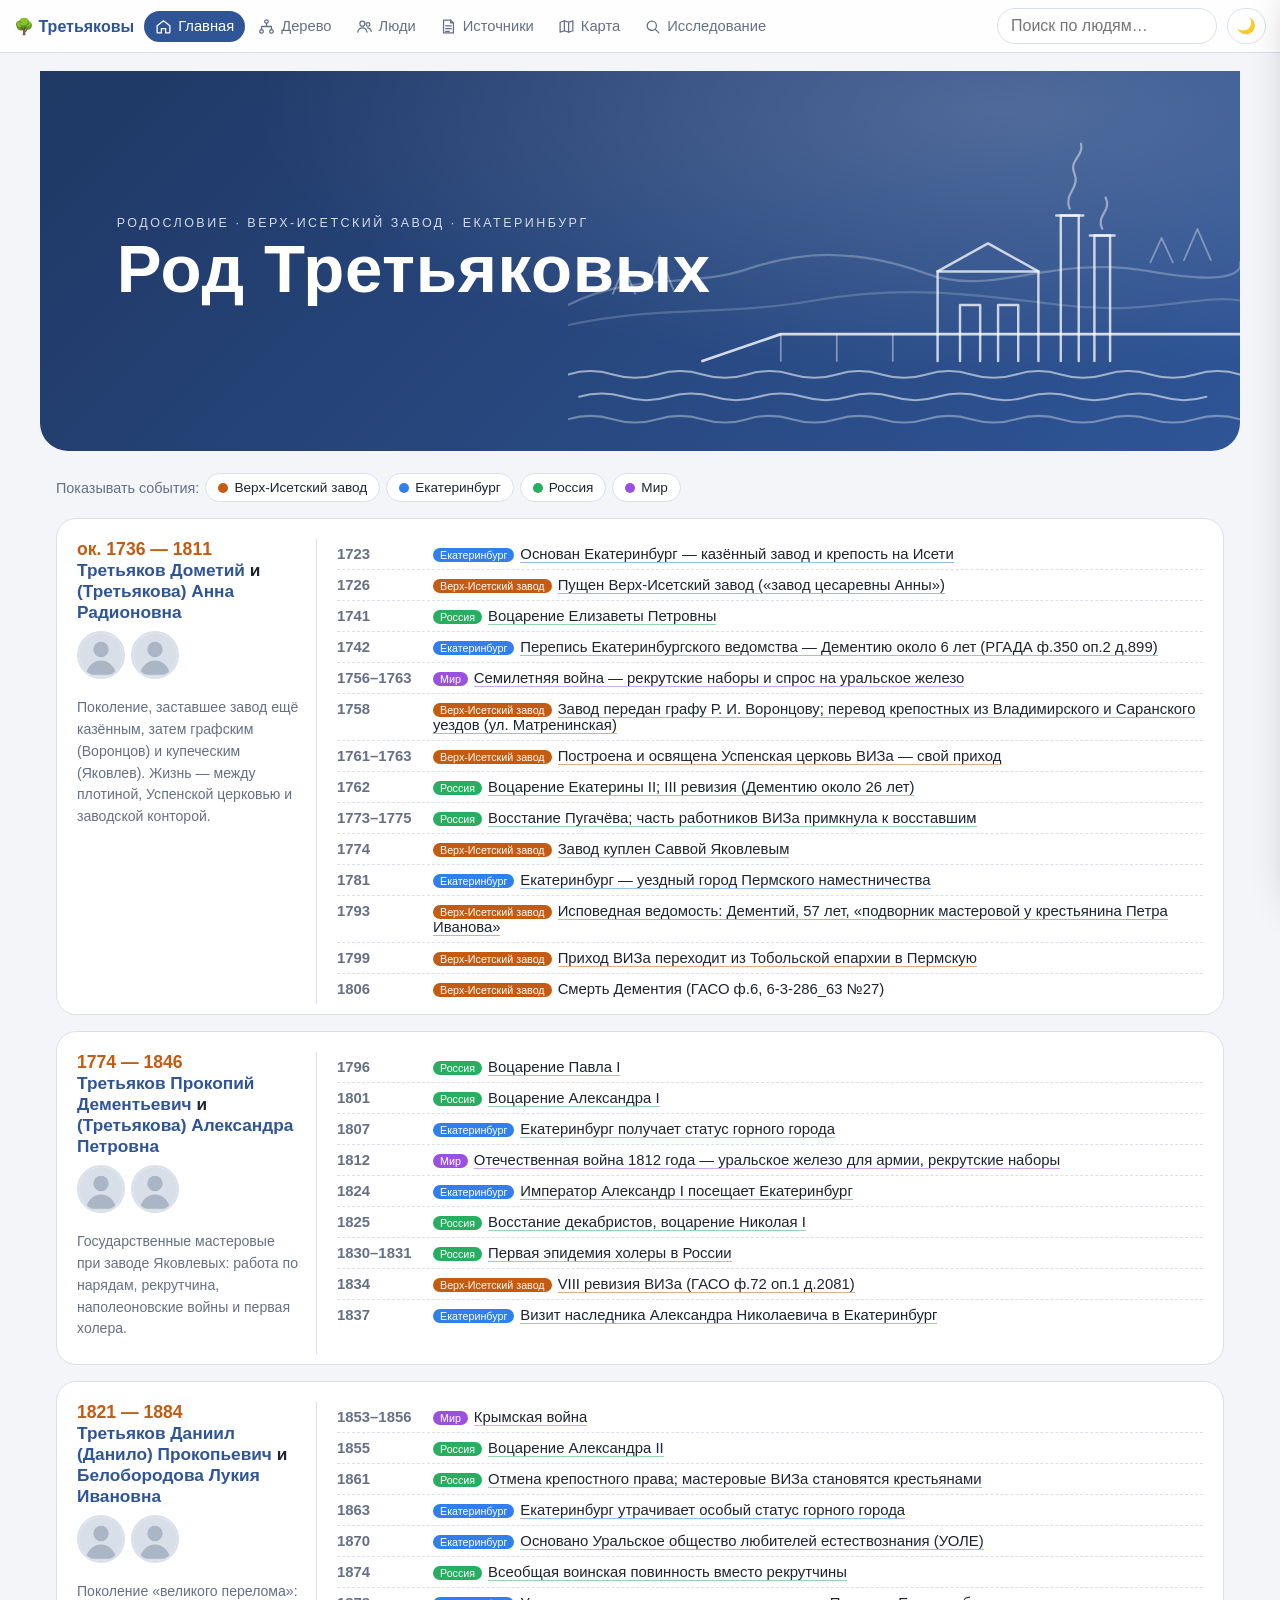
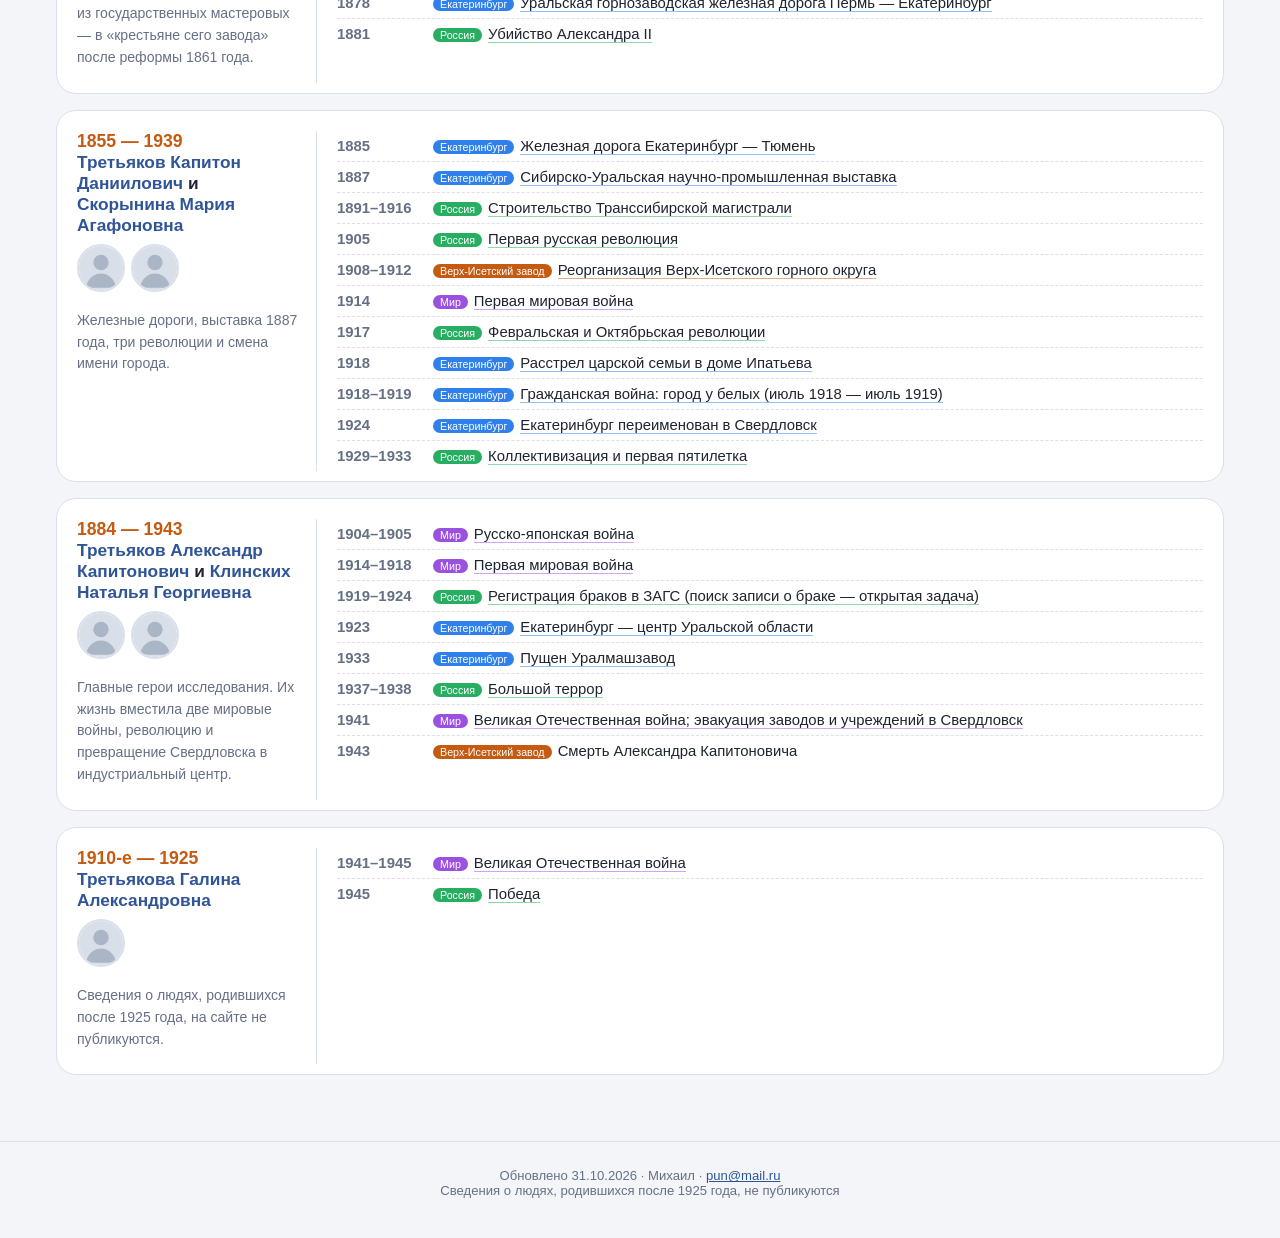
==== index.html @ f907f995 "Публикация сайта «Род Третьяковых» Co-Authored-By: Claude Opus 5.5 <noreply@anthropic.com> Claude-Se" ====
<!DOCTYPE html>
<html lang="ru" data-theme="light">
<head>
<meta charset="UTF-8">
<meta name="viewport" content="width=device-width, initial-scale=1, viewport-fit=cover">
<meta name="format-detection" content="telephone=no">
<title>Родословие Третьяковых</title>
<link rel="stylesheet" href="assets/tree.css">
<style>
/* ===== ПАЛИТРЫ. Светлые: blue (как вариант 1), sepia, sage. Тёмные: graphite, navy, cocoa — мягкие, не чёрные ===== */
:root{--font:-apple-system,BlinkMacSystemFont,"Segoe UI",Roboto,"Helvetica Neue",Arial,sans-serif;--serif:"PT Serif",Georgia,"Times New Roman",serif;--r:12px}
[data-theme=light]{--bg:#F3F5F9;--card:#fff;--text:#1E2430;--muted:#667085;--accent:#C55A11;--brand:#2F5597;--brand2:#1F3864;--line:#9FB0C8;--node:#fff;--node-b:#D9E0EA;--male:#4A78C2;--female:#D0608A;--pri-bg:#FFF6EC;--posbg:#E2EFDA;--negbg:#FCE4E4;--sbg:#fff;--link:#2F5597;--hero1:#1F3864;--hero2:#2F5597}
[data-theme=dark]{--bg:#1F2A3C;--card:#28354A;--text:#E9EEF6;--muted:#A9B6CA;--accent:#F2B45A;--brand:#8DB4F2;--brand2:#33445E;--line:#56688A;--node:#2D3B52;--node-b:#41536F;--male:#8DB4F2;--female:#F3A0C0;--pri-bg:#3E3A2E;--posbg:#2C4436;--negbg:#4B3340;--sbg:#334360;--link:#A9C7F7;--hero1:#253247;--hero2:#33466A}
*{box-sizing:border-box}html{-webkit-text-size-adjust:100%}
body{margin:0;font-family:var(--font);background:var(--bg);color:var(--text);transition:background .2s,color .2s}
a{color:var(--link)}.muted{color:var(--muted)}
/* ===== шапка ===== */
header{position:sticky;top:0;z-index:300;display:flex;gap:10px;align-items:center;padding:8px max(14px,env(safe-area-inset-left));background:color-mix(in srgb,var(--card) 88%,transparent);backdrop-filter:blur(12px);-webkit-backdrop-filter:blur(12px);border-bottom:1px solid var(--node-b)}
.logo{font-weight:700;white-space:nowrap;color:var(--brand);cursor:pointer}
nav.pills{display:flex;gap:2px;overflow-x:auto;flex:1;scrollbar-width:none;-webkit-overflow-scrolling:touch}nav.pills::-webkit-scrollbar{display:none}
nav.pills button{border:0;background:none;color:var(--muted);padding:7px 11px;border-radius:20px;font:inherit;font-size:.92em;cursor:pointer;flex:none;display:flex;gap:6px;align-items:center}
nav.pills button svg{width:17px;height:17px;flex:none}
nav.pills button.on{background:var(--brand);color:#fff}[data-theme=dark] nav.pills button.on{color:var(--bg)}
.searchwrap{position:relative;width:220px}.searchwrap input{width:100%;padding:8px 13px;border-radius:20px;border:1px solid var(--node-b);font-size:16px;background:var(--sbg);color:var(--text)}
.hbtn{border:1px solid var(--node-b);background:var(--sbg);color:var(--text);height:36px;min-width:36px;border-radius:18px;cursor:pointer;font-size:15px;padding:0 9px}
/* панель оформления */
/* ===== разделы ===== */
.sec{display:none;max-width:1200px;margin:0 auto;padding:18px 16px 30px}.sec.on{display:block}#sec-tree.sec{max-width:none}
h2.st{margin:.2em 0 .7em;display:flex;gap:10px;align-items:center}h2.st svg{width:26px;height:26px;color:var(--brand)}
/* ===== обложки (4 варианта) ===== */

.cv1{position:relative;overflow:hidden;min-height:clamp(240px,34vw,380px);display:flex;align-items:center;margin:0 -16px;padding:clamp(40px,9vw,110px) 6vw;color:#fff;border-radius:0 0 28px 28px;background:radial-gradient(ellipse at 80% 10%,rgba(255,255,255,.18),transparent 55%),linear-gradient(135deg,var(--hero1),var(--hero2))}
.cv-text{position:relative;z-index:1}.cv-art{position:absolute;right:0;bottom:0;width:min(56%,700px);height:92%}
.artpick{display:flex;gap:6px;flex-wrap:wrap;justify-content:flex-end;margin:8px 0 0}.artpick button{border:1px solid var(--node-b);background:var(--card);color:var(--muted);border-radius:16px;padding:4px 11px;font:inherit;font-size:.8em;cursor:pointer}.artpick button.on{color:var(--accent);border-color:var(--accent)}
@media(max-width:700px){.cv1{align-items:flex-start;min-height:330px}.cv-art{width:100%;height:58%;opacity:.55}}
.cv1 h1{font-size:clamp(2.1em,6vw,4.2em);margin:0;letter-spacing:.01em}.cv1 p{font-size:1.15em;opacity:.9;max-width:640px;line-height:1.6}.cv1 .kick{text-transform:uppercase;letter-spacing:.2em;font-size:.78em;opacity:.8}
/* ===== вехи по поколениям ===== */
.lv{display:flex;gap:6px;flex-wrap:wrap;margin:22px 0 6px}.lv button{border:1px solid var(--node-b);background:var(--card);color:var(--text);border-radius:20px;padding:6px 12px;font:inherit;font-size:.85em;cursor:pointer;display:flex;gap:6px;align-items:center}
.lv button.off{opacity:.45}.dot{width:10px;height:10px;border-radius:50%;display:inline-block}
.l-viz{--lc:#C55A11}.l-ekb{--lc:#2F80ED}.l-ru{--lc:#27AE60}.l-world{--lc:#9B51E0}
.gen{background:var(--card);border:1px solid var(--node-b);border-radius:20px;padding:20px 20px 10px;margin:16px 0;display:grid;grid-template-columns:240px 1fr;gap:20px}
.gen .who{border-right:1px solid var(--node-b);padding-right:16px}.gen .who h3{margin:0 0 4px;font-size:1.08em}.gen .yrs{color:var(--accent);font-weight:700;font-size:1.1em}
.gen .who p{font-size:.88em;color:var(--muted);line-height:1.55}.gen .faces{display:flex;gap:6px;margin:8px 0}.gen .faces a img{width:48px;height:48px;border-radius:50%;object-fit:cover;border:2px solid var(--node-b)}
.evs{list-style:none;margin:0;padding:0}.evs li{display:grid;grid-template-columns:86px 1fr;gap:10px;padding:7px 0;border-bottom:1px dashed var(--node-b);font-size:.93em}
.evs li:last-child{border:0}.evs .y{font-weight:700;color:var(--muted);font-variant-numeric:tabular-nums}.evs .tag{font-size:.72em;border-radius:10px;padding:1px 7px;margin-right:6px;color:#fff;background:var(--lc);white-space:nowrap}
.evs a{text-decoration:none;color:var(--text);border-bottom:1px solid color-mix(in srgb,var(--lc) 50%,transparent)}.evs a:hover{color:var(--lc)}
/* ===== прочее ===== */
.tree-bar{display:flex;flex-wrap:wrap;gap:10px;align-items:center;margin-bottom:6px}.seg{display:inline-flex;border:1px solid var(--node-b);border-radius:20px;overflow:hidden;background:var(--card)}
.seg button{border:0;background:none;color:var(--text);padding:8px 14px;cursor:pointer;font:inherit}.hint{font-size:.82em;color:var(--muted);flex:1 1 260px}
.modebar{display:none;align-items:center;gap:10px;background:var(--pri-bg);border:1px solid var(--accent);border-radius:12px;padding:7px 12px;font-size:.9em}.modebar button{border:0;background:var(--accent);color:#fff;border-radius:14px;padding:5px 12px;cursor:pointer;font:inherit}
.filter{width:100%;padding:11px 14px;border:1px solid var(--node-b);border-radius:12px;font-size:16px;background:var(--card);color:var(--text);margin-bottom:10px}
.plist{display:grid;grid-template-columns:repeat(auto-fill,minmax(260px,1fr));gap:8px}.plist a{display:flex;gap:10px;align-items:center;background:var(--card);border:1px solid var(--node-b);border-radius:12px;padding:8px 10px;color:var(--text);text-decoration:none}.plist small{display:block;color:var(--muted)}
.srcf{display:flex;gap:6px;flex-wrap:wrap;margin-bottom:8px}.srcf button{border:1px solid var(--node-b);background:var(--card);color:var(--text);border-radius:16px;padding:5px 12px;cursor:pointer;font:inherit;font-size:.85em}.srcf button.on{background:var(--brand);color:#fff;border-color:var(--brand)}
.srcl{display:flex;flex-direction:column;gap:6px}.srci{background:var(--card);border:1px solid var(--node-b);border-left:4px solid var(--muted);border-radius:10px;padding:9px 12px;font-size:.88em;overflow-wrap:anywhere}
.srci.pos{border-left-color:#3E9B55}.srci.neg{border-left-color:#C0504D}.srci b{display:block}.srci .m{color:var(--muted);font-size:.9em}
.stats{display:grid;grid-template-columns:repeat(auto-fit,minmax(150px,1fr));gap:10px;margin:6px 0 20px}.stats div{background:var(--card);border:1px solid var(--node-b);border-radius:16px;padding:16px;text-align:center}.stats b{display:block;font-size:2em;color:var(--accent)}
.tiles{display:grid;grid-template-columns:repeat(auto-fill,minmax(220px,1fr));gap:10px}.tiles a{background:var(--card);border:1px solid var(--node-b);border-radius:16px;padding:16px;color:var(--text);text-decoration:none;font-weight:600}.tiles small{display:block;font-weight:400;color:var(--muted);margin-top:4px}
.mapdemo{height:340px;border-radius:16px;background:var(--card);border:1px dashed var(--node-b);display:flex;align-items:center;justify-content:center;text-align:center;padding:20px;color:var(--muted)}
.drawer{position:fixed;top:0;right:0;height:100%;width:min(560px,100%);background:var(--card);z-index:500;box-shadow:-12px 0 40px rgba(0,0,0,.3);transform:translateX(105%);transition:transform .25s;overflow:auto;padding:20px 20px 60px;overscroll-behavior:contain}
.drawer.open{transform:none}.drawer-x{position:sticky;top:0;float:right;border:0;background:var(--bg);color:var(--text);width:38px;height:38px;border-radius:50%;font-size:16px;cursor:pointer;z-index:2}
.card h3{font-size:.85em;text-transform:uppercase;letter-spacing:.06em;color:var(--muted);margin:20px 0 6px;border-bottom:1px solid var(--node-b);padding-bottom:4px}
.card-gen{font-size:.78em;color:var(--accent);text-transform:uppercase;letter-spacing:.06em}
.facts{width:100%;border-collapse:collapse;font-size:.92em}.facts th{text-align:left;font-weight:500;color:var(--muted);width:38%;padding:5px 8px 5px 0;vertical-align:top}.facts td{padding:5px 0;vertical-align:top}
footer{text-align:center;font-size:.82em;color:var(--muted);padding:26px 16px 40px;border-top:1px solid var(--node-b);margin-top:20px}
@media(max-width:860px){.searchwrap{display:none}.logo .t{display:none}nav.pills .lbl{display:none}nav.pills button{padding:8px 10px}
 .gen{grid-template-columns:1fr}.gen .who{border:0;padding:0}.evs li{grid-template-columns:70px 1fr}}
@media print{header,footer,.drawer,.tree-bar,.coverpick{display:none!important}}
</style>
</head>
<body>
<header>
  <span class="logo" onclick="location.hash='#/home'">🌳 <span class="t">Третьяковы</span></span>
  <nav class="pills" id="nav"></nav>
  <div class="searchwrap"><input id="q" placeholder="Поиск по людям…" aria-label="Поиск"><div id="qres" class="search-res"></div></div>
  <button class="hbtn" id="themeBtn" title="Светлая / тёмная тема">🌙</button>
</header>

<section id="sec-home" class="sec">
  <div class="cv1"><div class="cv-text"><div class="kick">Родословие · Верх-Исетский завод · Екатеринбург</div><h1>Род Третьяковых</h1></div>
    <svg class="cv-art" id="cvArt" viewBox="0 0 600 280" preserveAspectRatio="xMaxYMax meet" aria-hidden="true"></svg></div>

  <div class="lv" id="lvf"></div>
  <div id="gens"></div>
</section>

<section id="sec-tree" class="sec">
  <div class="tree-bar">
    <div class="seg"><button onclick="App.Tree.zoom(1)" title="Крупнее">＋</button><button onclick="App.Tree.zoom(-1)" title="Мельче">－</button><button onclick="App.Tree.scale=1;App.Tree.render()" title="Исходный масштаб">⤢</button><button onclick="print()" title="Печать">🖨</button></div>
    <div class="modebar" id="treeMode"><span></span><button onclick="App.Tree.reset()">Всё древо</button></div>
    <span class="hint">Нажмите на человека — откроется личная карточка. Предки и потомки строятся из карточки.</span>
  </div>
  <div class="tree-scroll"><div class="chart" id="chart"></div></div>
</section>

<section id="sec-people" class="sec"><h2 class="st" data-ico="people">Люди</h2>
  <input class="filter" id="pfilter" placeholder="Фильтр: имя, год, приход, № в базе…"><div id="plist" class="plist"></div></section>

<section id="sec-sources" class="sec"><h2 class="st" data-ico="sources">Просмотренные источники</h2>
  <div class="srcf" id="srcf"></div><input class="filter" id="sfilter" placeholder="Фильтр: шифр, архив, год, текст…"><div id="srcl" class="srcl"></div></section>

<section id="sec-map" class="sec"><h2 class="st" data-ico="map">Карта</h2><div class="mapdemo">Здесь будет Яндекс.Карта с метками мест и событий (данные — data/places.csv)</div></section>

<section id="sec-research" class="sec"><h2 class="st" data-ico="research">Исследование</h2>
  <div class="stats" id="stats"></div>
  <div class="tiles"><a>🧭 Происхождение рода<small>версии Б, А, Д, В, Ш</small></a><a>⚠️ Расхождения<small>в датах и связях</small></a><a>📝 Задачи поиска<small>план архивной работы</small></a><a>🤝 Круг рода<small>восприемники, поручители</small></a><a>🏙️ В городе<small>Третьяковы Екатеринбурга</small></a><a>🔗 Вне древа<small>не привязанные линии</small></a><a>📜 Историческая справка<small>ВИЗ и Екатеринбург</small></a><a>🖼️ Карты и фото<small>планы, виды завода</small></a></div></section>

<footer>Обновлено 31.10.2026 · <span data-contact></span><br>Сведения о людях, родившихся после 1925 года, не публикуются</footer>
<div id="drawer" class="drawer"></div>

<script src="data/config.js"></script><script src="data/persons.js"></script><script src="data/families.js"></script><script src="data/sources.js"></script><script src="data/research.js"></script><script src="data/milestones.js"></script><script src="data/places.js"></script><script src="assets/hero-art.js"></script>
<script src="assets/core.js"></script>
<script>
const ICO={home:'<path d="M3 11l9-7 9 7v9a1 1 0 0 1-1 1h-5v-6H9v6H4a1 1 0 0 1-1-1z"/>',tree:'<circle cx="12" cy="5" r="2.5"/><circle cx="5" cy="19" r="2.5"/><circle cx="19" cy="19" r="2.5"/><path d="M12 7.5V12M5 16.5V12h14v4.5"/>',
 people:'<circle cx="9" cy="8" r="3.5"/><path d="M2.5 20c.8-4 3.4-6 6.5-6s5.7 2 6.5 6"/><circle cx="17" cy="9" r="2.6"/><path d="M16 14c2.8 0 4.8 1.6 5.5 5"/>',
 sources:'<path d="M5 3h10l4 4v14H5z"/><path d="M15 3v4h4M8 11h8M8 15h8M8 19h5"/>',map:'<path d="M9 4L3 6v14l6-2 6 2 6-2V4l-6 2z"/><path d="M9 4v14M15 6v14"/>',
 research:'<circle cx="11" cy="11" r="6.5"/><path d="M16 16l5 5"/>'};
const svg=k=>`<svg viewBox="0 0 24 24" fill="none" stroke="currentColor" stroke-width="1.8" stroke-linecap="round" stroke-linejoin="round">${ICO[k]}</svg>`;
const NAV=[['home','Главная'],['tree','Дерево'],['people','Люди'],['sources','Источники'],['map','Карта'],['research','Исследование']];
document.getElementById('nav').innerHTML=NAV.map(([k,t])=>`<button data-go="${k}">${svg(k)}<span class="lbl">${t}</span></button>`).join('');
document.querySelectorAll('[data-ico]').forEach(h=>h.insertAdjacentHTML('afterbegin',svg(h.dataset.ico)));
document.querySelectorAll('[data-go]').forEach(b=>b.onclick=()=>location.hash='#/'+b.dataset.go);

/* ---- тема: светлая (синяя) / тёмная (тёмно-синяя); запоминается, если браузер разрешает ---- */
const H=document.documentElement, store={get:k=>{try{return localStorage.getItem(k)}catch(e){return null}},set:(k,v)=>{try{localStorage.setItem(k,v)}catch(e){}}};
let theme=store.get('theme')||(matchMedia('(prefers-color-scheme: dark)').matches?'dark':'light');
function applyTheme(){H.dataset.theme=theme;document.getElementById('themeBtn').textContent=theme==='dark'?'☀️':'🌙';}
document.getElementById('themeBtn').onclick=()=>{theme=theme==='dark'?'light':'dark';store.set('theme',theme);applyTheme();};applyTheme();
document.getElementById('cvArt').innerHTML=window.HERO_ART.dam.svg;

/* ---- главная: прямая линия на обложках и вехи по поколениям ---- */
const P=App.P, line=App.MS.map(g=>App.byKey(g.ids[0])).filter(Boolean);
const LV={viz:['Верх-Исетский завод'],ekb:['Екатеринбург'],ru:['Россия'],world:['Мир']};const on={viz:1,ekb:1,ru:1,world:1};
function gens(){document.getElementById('lvf').innerHTML='<span class="muted" style="align-self:center;font-size:.9em">Показывать события:</span>'+Object.keys(LV).map(k=>`<button class="l-${k} ${on[k]?'':'off'}" onclick="on['${k}']^=1;gens()"><span class="dot" style="background:var(--lc)"></span>${LV[k][0]}</button>`).join('');
 document.getElementById('gens').innerHTML=App.MS.map(g=>{const faces=g.ids.map(id=>App.byKey(id)).filter(Boolean);
  return `<div class="gen"><div class="who"><div class="yrs">${g.years}</div><h3>${faces.length?faces.map(p=>`<a class="plink" href="#/person/${p.id}">${App.esc(p.name)}</a>`).join(' и '):App.esc(g.who)}</h3>
   <div class="faces">${faces.map(p=>`<a href="#/person/${p.id}" title="${App.esc(p.name)}">${App.img(p,'')}</a>`).join('')}</div><p>${g.intro}</p></div>
   <ul class="evs">${g.ev.filter(e=>on[e.l]).map(e=>`<li class="l-${e.l}"><span class="y">${e.y}</span><span><span class="tag">${LV[e.l][0]}</span>${e.u?`<a href="${e.u}" target="_blank" rel="noopener">${e.t}</a>`:e.t}</span></li>`).join('')}</ul></div>`;}).join('');}
gens();

/* ---- люди, источники, исследование ---- */
const nz=s=>String(s||'').toLowerCase().replace(/ё/g,'е');
function plist(q){q=nz(q);document.getElementById('plist').innerHTML=App.LIST.filter(p=>nz(p.name+p.b+p.d+p.parish+p.num).includes(q)).map(p=>`<a href="#/person/${p.id}">${App.img(p,'s-ph')}<span><b>${p.pri?'★ ':''}${App.esc(p.name)}</b><small>${App.life(p)}${p.parish?' · '+App.esc(p.parish):''}</small></span></a>`).join('');}
plist('');document.getElementById('pfilter').oninput=e=>plist(e.target.value);
let sres='all';
function slist(){const q=nz(document.getElementById('sfilter').value);const S=App.SRC.filter(s=>(sres==='all'||(sres==='pos'?/ПОЛОЖ/.test(s.res):/ОТРИЦ/.test(s.res)))&&nz(Object.values(s).join(' ')).includes(q));
 document.getElementById('srcf').innerHTML=[['all','Все',App.SRC.length],['pos','✔ Найдено',App.SRC.filter(s=>/ПОЛОЖ/.test(s.res)).length],['neg','✗ Пусто или сбой',App.SRC.filter(s=>/ОТРИЦ/.test(s.res)).length]].map(([k,t,n])=>`<button class="${sres===k?'on':''}" onclick="sres='${k}';slist()">${t} <b>${n}</b></button>`).join('');
 document.getElementById('srcl').innerHTML=S.slice(0,400).map(s=>`<div class="srci ${/ПОЛОЖ/.test(s.res)?'pos':/ОТРИЦ/.test(s.res)?'neg':''}"><b>${App.linkify(s.ref)}</b><span class="m">${App.esc(s.type)} · ${App.esc(s.yr)} · проверено: ${App.esc(s.date)}</span><div>Искали: ${App.linkify(s.what)}</div><div>Результат: ${App.linkify(s.got)}</div></div>`).join('')+(S.length>400?`<p class="muted">Показаны первые 400 из ${S.length} — уточните фильтр.</p>`:'');}
document.getElementById('sfilter').oninput=slist;slist();
const s=App.stats();document.getElementById('stats').innerHTML=[[s.persons,'персон на сайте'],[s.fams,'семей'],[s.gens,'поколений'],[s.pri,'прямая линия ★'],[s.events,'метрических записей с шифром'],[s.src,'просмотрено источников'],[s.pos,'дали результат'],[s.neg,'пусто или сбой'],[s.hidden,'скрыто (род. после 1925)']].map(([n,t])=>`<div><b>${n}</b>${t}</div>`).join('');
App.bindSearch(document.getElementById('q'),document.getElementById('qres'));

const secs=[...document.querySelectorAll('.sec')];
App.init(sec=>{if(!document.getElementById('sec-'+sec))sec='home';secs.forEach(x=>x.classList.toggle('on',x.id==='sec-'+sec));
  document.querySelectorAll('[data-go]').forEach(b=>b.classList.toggle('on',b.dataset.go===sec));
  if(sec==='tree')App.Tree.render();scrollTo(0,0);});
</script>
</body>
</html>
---- assets/tree.css ----
/* Дерево как в образце: пары супругов, вертикальные связи, вложенные ul/li. Цвета берутся из переменных темы. */
.tree-scroll{overflow:auto;-webkit-overflow-scrolling:touch;padding:20px 10px 40px;touch-action:pan-x pan-y pinch-zoom}
.chart{transform-origin:0 0;display:inline-block;min-width:100%}
.chart ul{padding-top:22px;position:relative;display:flex;justify-content:center;margin:0;padding-left:0}
.chart li{list-style:none;position:relative;padding:22px 6px 0;text-align:center;display:flex;flex-direction:column;align-items:center}
.chart li::before,.chart li::after{content:'';position:absolute;top:0;right:50%;border-top:2px solid var(--line);width:50%;height:22px}
.chart li::after{right:auto;left:50%;border-left:2px solid var(--line)}
.chart li:only-child::after,.chart li:only-child::before{display:none}
.chart li:only-child{padding-top:0}
.chart li:first-child::before,.chart li:last-child::after{border:0 none}
.chart li:last-child::before{border-right:2px solid var(--line);border-radius:0 8px 0 0}
.chart li:first-child::after{border-radius:8px 0 0 0}
.chart ul ul::before{content:'';position:absolute;top:0;left:50%;border-left:2px solid var(--line);height:22px}
.chart>ul{padding-top:0}
.couple{display:inline-flex;align-items:center;gap:4px;white-space:nowrap}
.ring{color:var(--accent);font-size:14px}
.tree-node{display:inline-flex;align-items:center;gap:7px;text-align:left;padding:5px 9px 5px 5px;border-radius:var(--r,10px);
  background:var(--node);border:1.5px solid var(--node-b);cursor:pointer;min-width:150px;max-width:220px;white-space:normal;
  box-shadow:var(--shadow,0 1px 3px rgba(0,0,0,.08));transition:transform .15s,box-shadow .15s}
.tree-node:hover,.tree-node:focus{transform:translateY(-2px);box-shadow:0 6px 16px rgba(0,0,0,.15);outline:none}
.tree-node.m{border-left:4px solid var(--male)}.tree-node.f{border-left:4px solid var(--female)}
.tree-node.pri{background:var(--pri-bg);border-color:var(--accent)}
.tree-node.on-path{box-shadow:0 0 0 3px var(--accent);}
.tree-node.hidden-kids{background:repeating-linear-gradient(45deg,var(--node),var(--node) 6px,var(--bg) 6px,var(--bg) 12px);
  color:var(--muted);font-size:12px;cursor:default;min-width:0;justify-content:center;text-align:center;border-style:dashed}
.tn-ph{width:34px;height:34px;border-radius:50%;object-fit:cover;flex:none;background:#e3e8ef}
.tn-t{display:flex;flex-direction:column;line-height:1.25}
.tree-node .name{font-size:12.5px;font-weight:600;color:var(--text)}
.tree-node .dates{font-size:11px;color:var(--muted)}
.pri-star{color:var(--accent);margin-right:3px}
.chart ul.anc{flex-direction:column-reverse}
/* общие элементы движка */
#tip{position:fixed;z-index:999;display:none;background:var(--card);color:var(--text);border:1px solid var(--node-b);border-radius:10px;
  padding:8px 10px;font-size:12.5px;box-shadow:0 8px 24px rgba(0,0,0,.2);max-width:250px;pointer-events:none}
.tip-ph{width:56px;height:56px;border-radius:8px;object-fit:cover;float:left;margin-right:8px}
#toast{position:fixed;left:50%;bottom:90px;transform:translate(-50%,40px);opacity:0;transition:.3s;background:#222;color:#fff;
  padding:10px 16px;border-radius:12px;font-size:14px;z-index:1000;max-width:min(92vw,520px);text-align:center}
#toast.on{opacity:1;transform:translate(-50%,0)}
.card-head{display:flex;gap:14px;align-items:flex-start}
.card-ph{width:96px;height:120px;object-fit:cover;border-radius:10px;flex:none;background:#e3e8ef}
.card h2{margin:0 0 4px;font-size:1.25em}
.card-life{color:var(--muted);font-size:.9em}
.chips{margin-top:6px;display:flex;flex-wrap:wrap;gap:5px}
.chip{font-size:.75em;background:var(--bg);border:1px solid var(--node-b);border-radius:20px;padding:2px 9px}
.chip.q{border-color:var(--accent)}
.card-par{margin:12px 0;font-size:.92em;line-height:1.6}
.timeline{list-style:none;padding:0 0 0 14px;margin:10px 0;border-left:2px solid var(--line)}
.timeline li{position:relative;padding:5px 0 5px 14px;font-size:.92em}
.timeline .ti{position:absolute;left:-26px;top:3px;background:var(--card);border-radius:50%;width:22px;text-align:center}
.card-note,.card-src{font-size:.85em;color:var(--muted);background:var(--bg);border-radius:8px;padding:8px 10px;margin-top:8px;overflow-wrap:anywhere}
.card-act{display:flex;flex-wrap:wrap;gap:6px;margin-top:12px}
.card-act button{border:1px solid var(--node-b);background:var(--card);color:var(--text);border-radius:20px;padding:7px 12px;cursor:pointer;font:inherit;font-size:.85em}
.card-act button:hover{border-color:var(--accent)}
.plink{color:var(--link,var(--accent));text-decoration:none;font-weight:600}
.s-ph{width:30px;height:30px;border-radius:50%;object-fit:cover}
.search-res{position:absolute;z-index:200;background:var(--card);border:1px solid var(--node-b);border-radius:12px;box-shadow:0 10px 30px rgba(0,0,0,.18);
  max-height:60vh;overflow:auto;display:none;width:100%;left:0;top:calc(100% + 4px)}
.search-res a{display:flex;gap:10px;align-items:center;padding:8px 12px;color:var(--text);text-decoration:none;border-bottom:1px solid var(--bg)}
.search-res a:hover{background:var(--bg)}.search-res small{display:block;color:var(--muted)}.s-empty{padding:12px;color:var(--muted)}
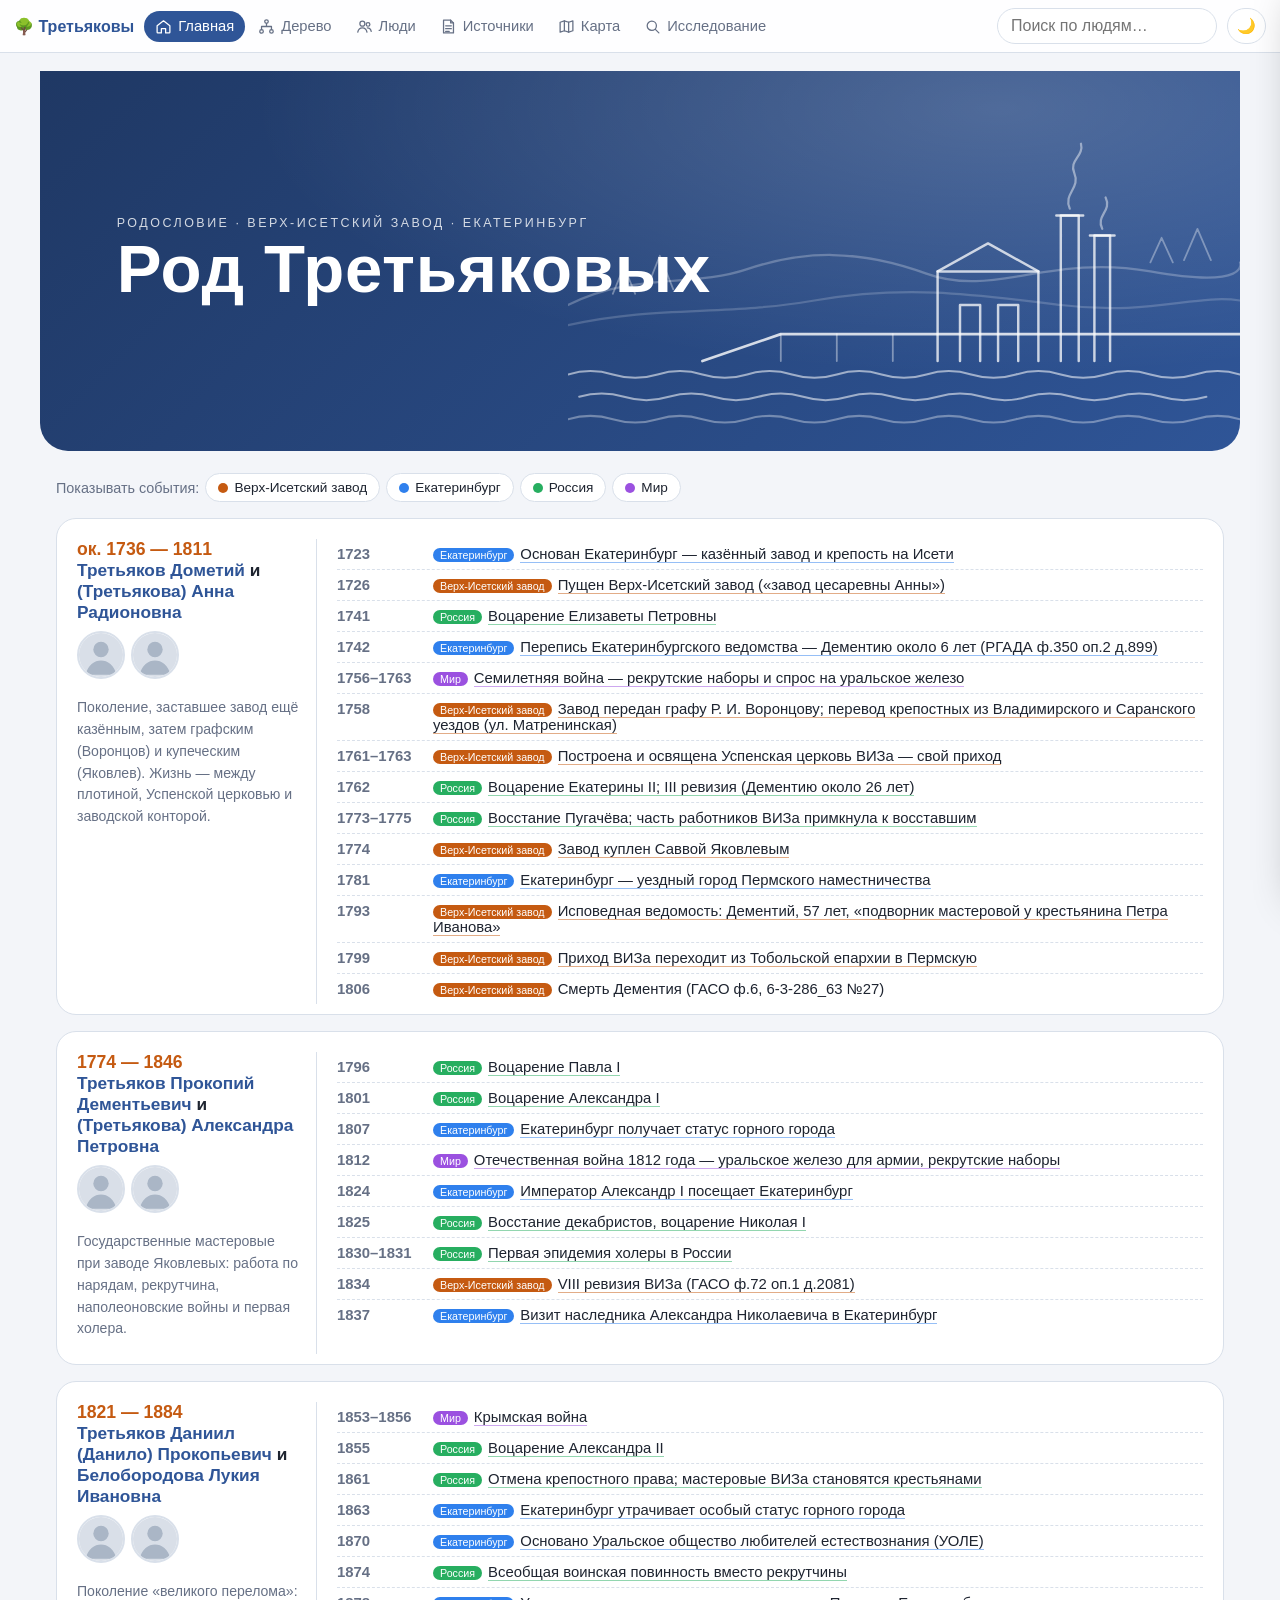
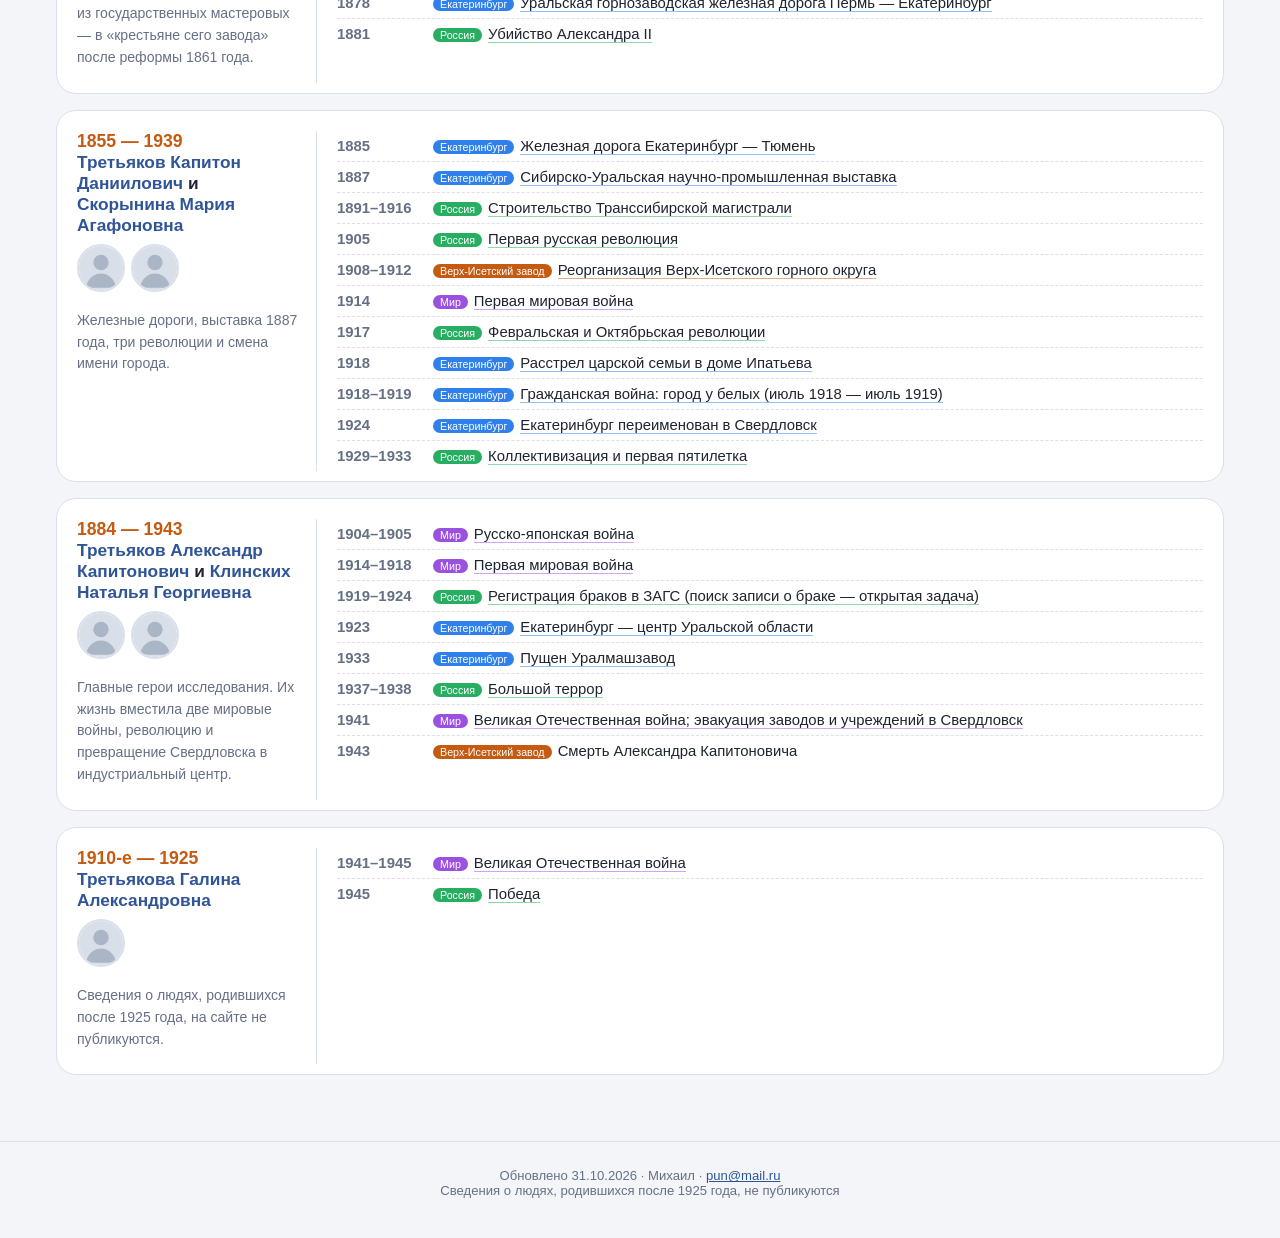
==== commit e0626b72: "Карта на OpenStreetMap и разделы «Исследования» Co-Authored-By: Claude Opus 5.5 <noreply@anthropic.c" ====
--- a/index.html
+++ b/index.html
@@ -6,6 +6,7 @@
 <meta name="format-detection" content="telephone=no">
 <title>Родословие Третьяковых</title>
 <link rel="stylesheet" href="assets/tree.css">
+<link rel="stylesheet" href="assets/leaflet/leaflet.css">
 <style>
 /* ===== ПАЛИТРЫ. Светлые: blue (как вариант 1), sepia, sage. Тёмные: graphite, navy, cocoa — мягкие, не чёрные ===== */
 :root{--font:-apple-system,BlinkMacSystemFont,"Segoe UI",Roboto,"Helvetica Neue",Arial,sans-serif;--serif:"PT Serif",Georgia,"Times New Roman",serif;--r:12px}
@@ -65,6 +66,11 @@
 @media(max-width:860px){.searchwrap{display:none}.logo .t{display:none}nav.pills .lbl{display:none}nav.pills button{padding:8px 10px}
  .gen{grid-template-columns:1fr}.gen .who{border:0;padding:0}.evs li{grid-template-columns:70px 1fr}}
 @media print{header,footer,.drawer,.tree-bar,.coverpick{display:none!important}}
+#map{height:min(62vh,520px);border-radius:16px;border:1px solid var(--node-b);z-index:0}
+.mrow{background:var(--card);border:1px solid var(--node-b);border-radius:12px;padding:9px 12px;margin:6px 0;font-size:.92em}.mrow b{cursor:pointer}
+.study{background:var(--card);border:1px solid var(--node-b);border-radius:16px;padding:14px 16px;margin:16px 0}
+.study .card{border-bottom:1px dashed var(--node-b);padding:9px 0;font-size:.92em;line-height:1.5;overflow-wrap:anywhere}.study .card:last-child{border:0}
+.study .card div span{color:var(--muted)}.tiles a.on{outline:2px solid var(--accent)}
 </style>
 </head>
 <body>
@@ -98,16 +104,16 @@
 <section id="sec-sources" class="sec"><h2 class="st" data-ico="sources">Просмотренные источники</h2>
   <div class="srcf" id="srcf"></div><input class="filter" id="sfilter" placeholder="Фильтр: шифр, архив, год, текст…"><div id="srcl" class="srcl"></div></section>
 
-<section id="sec-map" class="sec"><h2 class="st" data-ico="map">Карта</h2><div class="mapdemo">Здесь будет Яндекс.Карта с метками мест и событий (данные — data/places.csv)</div></section>
+<section id="sec-map" class="sec"><h2 class="st" data-ico="map">Карта</h2><p class="muted" id="mapnote"></p><div id="map"></div><div id="mapcats" class="lv"></div><div id="maplist" class="plist"></div></section>
 
 <section id="sec-research" class="sec"><h2 class="st" data-ico="research">Исследование</h2>
   <div class="stats" id="stats"></div>
-  <div class="tiles"><a>🧭 Происхождение рода<small>версии Б, А, Д, В, Ш</small></a><a>⚠️ Расхождения<small>в датах и связях</small></a><a>📝 Задачи поиска<small>план архивной работы</small></a><a>🤝 Круг рода<small>восприемники, поручители</small></a><a>🏙️ В городе<small>Третьяковы Екатеринбурга</small></a><a>🔗 Вне древа<small>не привязанные линии</small></a><a>📜 Историческая справка<small>ВИЗ и Екатеринбург</small></a><a>🖼️ Карты и фото<small>планы, виды завода</small></a></div></section>
+  <div class="tiles" id="tiles"></div><div id="study"></div></section>
 
 <footer>Обновлено 31.10.2026 · <span data-contact></span><br>Сведения о людях, родившихся после 1925 года, не публикуются</footer>
 <div id="drawer" class="drawer"></div>
 
-<script src="data/config.js"></script><script src="data/persons.js"></script><script src="data/families.js"></script><script src="data/sources.js"></script><script src="data/research.js"></script><script src="data/milestones.js"></script><script src="data/places.js"></script><script src="assets/hero-art.js"></script>
+<script src="data/config.js"></script><script src="data/persons.js"></script><script src="data/families.js"></script><script src="data/sources.js"></script><script src="data/research.js"></script><script src="data/milestones.js"></script><script src="data/places.js"></script><script src="data/studies.js"></script><script src="assets/leaflet/leaflet.js"></script><script src="assets/hero-art.js"></script>
 <script src="assets/core.js"></script>
 <script>
 const ICO={home:'<path d="M3 11l9-7 9 7v9a1 1 0 0 1-1 1h-5v-6H9v6H4a1 1 0 0 1-1-1z"/>',tree:'<circle cx="12" cy="5" r="2.5"/><circle cx="5" cy="19" r="2.5"/><circle cx="19" cy="19" r="2.5"/><path d="M12 7.5V12M5 16.5V12h14v4.5"/>',
@@ -150,9 +156,34 @@
 App.bindSearch(document.getElementById('q'),document.getElementById('qres'));
 
 const secs=[...document.querySelectorAll('.sec')];
+
+/* ---- разделы исследования ---- */
+const ST=window.TREE_STUDIES||{};
+const link=t=>App.esc(t).replace(/(https?:\/\/[^\s;,)]+)/g,'<a href="$1" target="_blank" rel="noopener">$1</a>');
+function study(){const k=location.hash.split('/')[2];
+ document.getElementById('tiles').innerHTML=Object.entries(ST).map(([key,v])=>`<a href="#/research/${key}" class="${key===k?'on':''}">${v.ico} ${v.title}<small>${v.rows.length} записей</small></a>`).join('');
+ const v=ST[k],el=document.getElementById('study');if(!v){el.innerHTML='';return;}
+ el.innerHTML=`<div class="study"><h3>${v.ico} ${v.title}</h3>${v.rows.map(r=>`<div class="card"><b>${link(r[0]||'')}</b>${r.slice(1).map((c,i)=>c.trim()?`<div><span>${App.esc(v.cols[i+1])}:</span> ${link(c)}</div>`:'').join('')}</div>`).join('')}</div>`;
+ el.scrollIntoView({behavior:'smooth'});}
+/* ---- карта (Leaflet + OpenStreetMap) ---- */
+let MAP=null;const PL=window.TREE_PLACES||[];const coff={};
+function mapInit(){if(MAP||!window.L){if(MAP)MAP.invalidateSize();return;}
+ MAP=L.map('map').setView([56.84,60.58],12);
+ L.tileLayer('https://{s}.tile.openstreetmap.org/{z}/{x}/{y}.png',{maxZoom:19,attribution:'© OpenStreetMap'}).addTo(MAP);
+ const pts=PL.filter(p=>p.lat&&p.lon);
+ pts.forEach(p=>{p.m=L.marker([+p.lat,+p.lon]).bindPopup(`<b>${App.esc(p.name)}</b><br>${App.esc(p.addr||'')}<br><i>${App.esc(p.cat)}${p.period?' · '+App.esc(p.period):''}</i>${p.exact?'':'<br>точка примерная'}`).addTo(MAP);});
+ if(pts.length)MAP.fitBounds(pts.map(p=>[+p.lat,+p.lon]),{padding:[30,30],maxZoom:13});
+ document.getElementById('mapnote').textContent=`На карте ${pts.length} мест со сверенными координатами из ${PL.length}; остальные — списком ниже со ссылкой на Яндекс.Карты.`;
+ mapList();}
+function mapList(){const cats=[...new Set(PL.map(p=>p.cat))];
+ document.getElementById('mapcats').innerHTML=cats.map(c=>`<button class="${coff[c]?'off':''}" data-c="${App.esc(c)}">${App.esc(c)}</button>`).join('');
+ document.querySelectorAll('#mapcats button').forEach(b=>b.onclick=()=>{coff[b.dataset.c]^=1;mapList();});
+ PL.forEach(p=>{if(p.m){coff[p.cat]?p.m.remove():p.m.addTo(MAP);}});
+ document.getElementById('maplist').innerHTML=PL.filter(p=>!coff[p.cat]).map(p=>`<div class="mrow">${p.m?`<b data-id="${p.id}">📍 ${App.esc(p.name)}</b>`:App.esc(p.name)} <span class="muted">· ${App.esc(p.cat)}</span><br><span class="muted">${App.esc(p.addr||'')}</span> ${p.url?`<a href="${p.url}" target="_blank" rel="noopener">Яндекс.Карты</a>`:''}</div>`).join('');
+ document.querySelectorAll('#maplist b[data-id]').forEach(b=>b.onclick=()=>{const p=PL.find(x=>x.id===b.dataset.id);MAP.setView(p.m.getLatLng(),16);p.m.openPopup();scrollTo({top:0,behavior:'smooth'});});}
 App.init(sec=>{if(!document.getElementById('sec-'+sec))sec='home';secs.forEach(x=>x.classList.toggle('on',x.id==='sec-'+sec));
   document.querySelectorAll('[data-go]').forEach(b=>b.classList.toggle('on',b.dataset.go===sec));
-  if(sec==='tree')App.Tree.render();scrollTo(0,0);});
+  if(sec==='tree')App.Tree.render();scrollTo(0,0);if(sec==='map')setTimeout(mapInit,0);if(sec==='research')study();});
 </script>
 </body>
 </html>
--- a/assets/leaflet/leaflet.css
+++ b/assets/leaflet/leaflet.css
@@ -0,0 +1,661 @@
+/* required styles */
+
+.leaflet-pane,
+.leaflet-tile,
+.leaflet-marker-icon,
+.leaflet-marker-shadow,
+.leaflet-tile-container,
+.leaflet-pane > svg,
+.leaflet-pane > canvas,
+.leaflet-zoom-box,
+.leaflet-image-layer,
+.leaflet-layer {
+	position: absolute;
+	left: 0;
+	top: 0;
+	}
+.leaflet-container {
+	overflow: hidden;
+	}
+.leaflet-tile,
+.leaflet-marker-icon,
+.leaflet-marker-shadow {
+	-webkit-user-select: none;
+	   -moz-user-select: none;
+	        user-select: none;
+	  -webkit-user-drag: none;
+	}
+/* Prevents IE11 from highlighting tiles in blue */
+.leaflet-tile::selection {
+	background: transparent;
+}
+/* Safari renders non-retina tile on retina better with this, but Chrome is worse */
+.leaflet-safari .leaflet-tile {
+	image-rendering: -webkit-optimize-contrast;
+	}
+/* hack that prevents hw layers "stretching" when loading new tiles */
+.leaflet-safari .leaflet-tile-container {
+	width: 1600px;
+	height: 1600px;
+	-webkit-transform-origin: 0 0;
+	}
+.leaflet-marker-icon,
+.leaflet-marker-shadow {
+	display: block;
+	}
+/* .leaflet-container svg: reset svg max-width decleration shipped in Joomla! (joomla.org) 3.x */
+/* .leaflet-container img: map is broken in FF if you have max-width: 100% on tiles */
+.leaflet-container .leaflet-overlay-pane svg {
+	max-width: none !important;
+	max-height: none !important;
+	}
+.leaflet-container .leaflet-marker-pane img,
+.leaflet-container .leaflet-shadow-pane img,
+.leaflet-container .leaflet-tile-pane img,
+.leaflet-container img.leaflet-image-layer,
+.leaflet-container .leaflet-tile {
+	max-width: none !important;
+	max-height: none !important;
+	width: auto;
+	padding: 0;
+	}
+
+.leaflet-container img.leaflet-tile {
+	/* See: https://bugs.chromium.org/p/chromium/issues/detail?id=600120 */
+	mix-blend-mode: plus-lighter;
+}
+
+.leaflet-container.leaflet-touch-zoom {
+	-ms-touch-action: pan-x pan-y;
+	touch-action: pan-x pan-y;
+	}
+.leaflet-container.leaflet-touch-drag {
+	-ms-touch-action: pinch-zoom;
+	/* Fallback for FF which doesn't support pinch-zoom */
+	touch-action: none;
+	touch-action: pinch-zoom;
+}
+.leaflet-container.leaflet-touch-drag.leaflet-touch-zoom {
+	-ms-touch-action: none;
+	touch-action: none;
+}
+.leaflet-container {
+	-webkit-tap-highlight-color: transparent;
+}
+.leaflet-container a {
+	-webkit-tap-highlight-color: rgba(51, 181, 229, 0.4);
+}
+.leaflet-tile {
+	filter: inherit;
+	visibility: hidden;
+	}
+.leaflet-tile-loaded {
+	visibility: inherit;
+	}
+.leaflet-zoom-box {
+	width: 0;
+	height: 0;
+	-moz-box-sizing: border-box;
+	     box-sizing: border-box;
+	z-index: 800;
+	}
+/* workaround for https://bugzilla.mozilla.org/show_bug.cgi?id=888319 */
+.leaflet-overlay-pane svg {
+	-moz-user-select: none;
+	}
+
+.leaflet-pane         { z-index: 400; }
+
+.leaflet-tile-pane    { z-index: 200; }
+.leaflet-overlay-pane { z-index: 400; }
+.leaflet-shadow-pane  { z-index: 500; }
+.leaflet-marker-pane  { z-index: 600; }
+.leaflet-tooltip-pane   { z-index: 650; }
+.leaflet-popup-pane   { z-index: 700; }
+
+.leaflet-map-pane canvas { z-index: 100; }
+.leaflet-map-pane svg    { z-index: 200; }
+
+.leaflet-vml-shape {
+	width: 1px;
+	height: 1px;
+	}
+.lvml {
+	behavior: url(#default#VML);
+	display: inline-block;
+	position: absolute;
+	}
+
+
+/* control positioning */
+
+.leaflet-control {
+	position: relative;
+	z-index: 800;
+	pointer-events: visiblePainted; /* IE 9-10 doesn't have auto */
+	pointer-events: auto;
+	}
+.leaflet-top,
+.leaflet-bottom {
+	position: absolute;
+	z-index: 1000;
+	pointer-events: none;
+	}
+.leaflet-top {
+	top: 0;
+	}
+.leaflet-right {
+	right: 0;
+	}
+.leaflet-bottom {
+	bottom: 0;
+	}
+.leaflet-left {
+	left: 0;
+	}
+.leaflet-control {
+	float: left;
+	clear: both;
+	}
+.leaflet-right .leaflet-control {
+	float: right;
+	}
+.leaflet-top .leaflet-control {
+	margin-top: 10px;
+	}
+.leaflet-bottom .leaflet-control {
+	margin-bottom: 10px;
+	}
+.leaflet-left .leaflet-control {
+	margin-left: 10px;
+	}
+.leaflet-right .leaflet-control {
+	margin-right: 10px;
+	}
+
+
+/* zoom and fade animations */
+
+.leaflet-fade-anim .leaflet-popup {
+	opacity: 0;
+	-webkit-transition: opacity 0.2s linear;
+	   -moz-transition: opacity 0.2s linear;
+	        transition: opacity 0.2s linear;
+	}
+.leaflet-fade-anim .leaflet-map-pane .leaflet-popup {
+	opacity: 1;
+	}
+.leaflet-zoom-animated {
+	-webkit-transform-origin: 0 0;
+	    -ms-transform-origin: 0 0;
+	        transform-origin: 0 0;
+	}
+svg.leaflet-zoom-animated {
+	will-change: transform;
+}
+
+.leaflet-zoom-anim .leaflet-zoom-animated {
+	-webkit-transition: -webkit-transform 0.25s cubic-bezier(0,0,0.25,1);
+	   -moz-transition:    -moz-transform 0.25s cubic-bezier(0,0,0.25,1);
+	        transition:         transform 0.25s cubic-bezier(0,0,0.25,1);
+	}
+.leaflet-zoom-anim .leaflet-tile,
+.leaflet-pan-anim .leaflet-tile {
+	-webkit-transition: none;
+	   -moz-transition: none;
+	        transition: none;
+	}
+
+.leaflet-zoom-anim .leaflet-zoom-hide {
+	visibility: hidden;
+	}
+
+
+/* cursors */
+
+.leaflet-interactive {
+	cursor: pointer;
+	}
+.leaflet-grab {
+	cursor: -webkit-grab;
+	cursor:    -moz-grab;
+	cursor:         grab;
+	}
+.leaflet-crosshair,
+.leaflet-crosshair .leaflet-interactive {
+	cursor: crosshair;
+	}
+.leaflet-popup-pane,
+.leaflet-control {
+	cursor: auto;
+	}
+.leaflet-dragging .leaflet-grab,
+.leaflet-dragging .leaflet-grab .leaflet-interactive,
+.leaflet-dragging .leaflet-marker-draggable {
+	cursor: move;
+	cursor: -webkit-grabbing;
+	cursor:    -moz-grabbing;
+	cursor:         grabbing;
+	}
+
+/* marker & overlays interactivity */
+.leaflet-marker-icon,
+.leaflet-marker-shadow,
+.leaflet-image-layer,
+.leaflet-pane > svg path,
+.leaflet-tile-container {
+	pointer-events: none;
+	}
+
+.leaflet-marker-icon.leaflet-interactive,
+.leaflet-image-layer.leaflet-interactive,
+.leaflet-pane > svg path.leaflet-interactive,
+svg.leaflet-image-layer.leaflet-interactive path {
+	pointer-events: visiblePainted; /* IE 9-10 doesn't have auto */
+	pointer-events: auto;
+	}
+
+/* visual tweaks */
+
+.leaflet-container {
+	background: #ddd;
+	outline-offset: 1px;
+	}
+.leaflet-container a {
+	color: #0078A8;
+	}
+.leaflet-zoom-box {
+	border: 2px dotted #38f;
+	background: rgba(255,255,255,0.5);
+	}
+
+
+/* general typography */
+.leaflet-container {
+	font-family: "Helvetica Neue", Arial, Helvetica, sans-serif;
+	font-size: 12px;
+	font-size: 0.75rem;
+	line-height: 1.5;
+	}
+
+
+/* general toolbar styles */
+
+.leaflet-bar {
+	box-shadow: 0 1px 5px rgba(0,0,0,0.65);
+	border-radius: 4px;
+	}
+.leaflet-bar a {
+	background-color: #fff;
+	border-bottom: 1px solid #ccc;
+	width: 26px;
+	height: 26px;
+	line-height: 26px;
+	display: block;
+	text-align: center;
+	text-decoration: none;
+	color: black;
+	}
+.leaflet-bar a,
+.leaflet-control-layers-toggle {
+	background-position: 50% 50%;
+	background-repeat: no-repeat;
+	display: block;
+	}
+.leaflet-bar a:hover,
+.leaflet-bar a:focus {
+	background-color: #f4f4f4;
+	}
+.leaflet-bar a:first-child {
+	border-top-left-radius: 4px;
+	border-top-right-radius: 4px;
+	}
+.leaflet-bar a:last-child {
+	border-bottom-left-radius: 4px;
+	border-bottom-right-radius: 4px;
+	border-bottom: none;
+	}
+.leaflet-bar a.leaflet-disabled {
+	cursor: default;
+	background-color: #f4f4f4;
+	color: #bbb;
+	}
+
+.leaflet-touch .leaflet-bar a {
+	width: 30px;
+	height: 30px;
+	line-height: 30px;
+	}
+.leaflet-touch .leaflet-bar a:first-child {
+	border-top-left-radius: 2px;
+	border-top-right-radius: 2px;
+	}
+.leaflet-touch .leaflet-bar a:last-child {
+	border-bottom-left-radius: 2px;
+	border-bottom-right-radius: 2px;
+	}
+
+/* zoom control */
+
+.leaflet-control-zoom-in,
+.leaflet-control-zoom-out {
+	font: bold 18px 'Lucida Console', Monaco, monospace;
+	text-indent: 1px;
+	}
+
+.leaflet-touch .leaflet-control-zoom-in, .leaflet-touch .leaflet-control-zoom-out  {
+	font-size: 22px;
+	}
+
+
+/* layers control */
+
+.leaflet-control-layers {
+	box-shadow: 0 1px 5px rgba(0,0,0,0.4);
+	background: #fff;
+	border-radius: 5px;
+	}
+.leaflet-control-layers-toggle {
+	background-image: url(images/layers.png);
+	width: 36px;
+	height: 36px;
+	}
+.leaflet-retina .leaflet-control-layers-toggle {
+	background-image: url(images/layers-2x.png);
+	background-size: 26px 26px;
+	}
+.leaflet-touch .leaflet-control-layers-toggle {
+	width: 44px;
+	height: 44px;
+	}
+.leaflet-control-layers .leaflet-control-layers-list,
+.leaflet-control-layers-expanded .leaflet-control-layers-toggle {
+	display: none;
+	}
+.leaflet-control-layers-expanded .leaflet-control-layers-list {
+	display: block;
+	position: relative;
+	}
+.leaflet-control-layers-expanded {
+	padding: 6px 10px 6px 6px;
+	color: #333;
+	background: #fff;
+	}
+.leaflet-control-layers-scrollbar {
+	overflow-y: scroll;
+	overflow-x: hidden;
+	padding-right: 5px;
+	}
+.leaflet-control-layers-selector {
+	margin-top: 2px;
+	position: relative;
+	top: 1px;
+	}
+.leaflet-control-layers label {
+	display: block;
+	font-size: 13px;
+	font-size: 1.08333em;
+	}
+.leaflet-control-layers-separator {
+	height: 0;
+	border-top: 1px solid #ddd;
+	margin: 5px -10px 5px -6px;
+	}
+
+/* Default icon URLs */
+.leaflet-default-icon-path { /* used only in path-guessing heuristic, see L.Icon.Default */
+	background-image: url(images/marker-icon.png);
+	}
+
+
+/* attribution and scale controls */
+
+.leaflet-container .leaflet-control-attribution {
+	background: #fff;
+	background: rgba(255, 255, 255, 0.8);
+	margin: 0;
+	}
+.leaflet-control-attribution,
+.leaflet-control-scale-line {
+	padding: 0 5px;
+	color: #333;
+	line-height: 1.4;
+	}
+.leaflet-control-attribution a {
+	text-decoration: none;
+	}
+.leaflet-control-attribution a:hover,
+.leaflet-control-attribution a:focus {
+	text-decoration: underline;
+	}
+.leaflet-attribution-flag {
+	display: inline !important;
+	vertical-align: baseline !important;
+	width: 1em;
+	height: 0.6669em;
+	}
+.leaflet-left .leaflet-control-scale {
+	margin-left: 5px;
+	}
+.leaflet-bottom .leaflet-control-scale {
+	margin-bottom: 5px;
+	}
+.leaflet-control-scale-line {
+	border: 2px solid #777;
+	border-top: none;
+	line-height: 1.1;
+	padding: 2px 5px 1px;
+	white-space: nowrap;
+	-moz-box-sizing: border-box;
+	     box-sizing: border-box;
+	background: rgba(255, 255, 255, 0.8);
+	text-shadow: 1px 1px #fff;
+	}
+.leaflet-control-scale-line:not(:first-child) {
+	border-top: 2px solid #777;
+	border-bottom: none;
+	margin-top: -2px;
+	}
+.leaflet-control-scale-line:not(:first-child):not(:last-child) {
+	border-bottom: 2px solid #777;
+	}
+
+.leaflet-touch .leaflet-control-attribution,
+.leaflet-touch .leaflet-control-layers,
+.leaflet-touch .leaflet-bar {
+	box-shadow: none;
+	}
+.leaflet-touch .leaflet-control-layers,
+.leaflet-touch .leaflet-bar {
+	border: 2px solid rgba(0,0,0,0.2);
+	background-clip: padding-box;
+	}
+
+
+/* popup */
+
+.leaflet-popup {
+	position: absolute;
+	text-align: center;
+	margin-bottom: 20px;
+	}
+.leaflet-popup-content-wrapper {
+	padding: 1px;
+	text-align: left;
+	border-radius: 12px;
+	}
+.leaflet-popup-content {
+	margin: 13px 24px 13px 20px;
+	line-height: 1.3;
+	font-size: 13px;
+	font-size: 1.08333em;
+	min-height: 1px;
+	}
+.leaflet-popup-content p {
+	margin: 17px 0;
+	margin: 1.3em 0;
+	}
+.leaflet-popup-tip-container {
+	width: 40px;
+	height: 20px;
+	position: absolute;
+	left: 50%;
+	margin-top: -1px;
+	margin-left: -20px;
+	overflow: hidden;
+	pointer-events: none;
+	}
+.leaflet-popup-tip {
+	width: 17px;
+	height: 17px;
+	padding: 1px;
+
+	margin: -10px auto 0;
+	pointer-events: auto;
+
+	-webkit-transform: rotate(45deg);
+	   -moz-transform: rotate(45deg);
+	    -ms-transform: rotate(45deg);
+	        transform: rotate(45deg);
+	}
+.leaflet-popup-content-wrapper,
+.leaflet-popup-tip {
+	background: white;
+	color: #333;
+	box-shadow: 0 3px 14px rgba(0,0,0,0.4);
+	}
+.leaflet-container a.leaflet-popup-close-button {
+	position: absolute;
+	top: 0;
+	right: 0;
+	border: none;
+	text-align: center;
+	width: 24px;
+	height: 24px;
+	font: 16px/24px Tahoma, Verdana, sans-serif;
+	color: #757575;
+	text-decoration: none;
+	background: transparent;
+	}
+.leaflet-container a.leaflet-popup-close-button:hover,
+.leaflet-container a.leaflet-popup-close-button:focus {
+	color: #585858;
+	}
+.leaflet-popup-scrolled {
+	overflow: auto;
+	}
+
+.leaflet-oldie .leaflet-popup-content-wrapper {
+	-ms-zoom: 1;
+	}
+.leaflet-oldie .leaflet-popup-tip {
+	width: 24px;
+	margin: 0 auto;
+
+	-ms-filter: "progid:DXImageTransform.Microsoft.Matrix(M11=0.70710678, M12=0.70710678, M21=-0.70710678, M22=0.70710678)";
+	filter: progid:DXImageTransform.Microsoft.Matrix(M11=0.70710678, M12=0.70710678, M21=-0.70710678, M22=0.70710678);
+	}
+
+.leaflet-oldie .leaflet-control-zoom,
+.leaflet-oldie .leaflet-control-layers,
+.leaflet-oldie .leaflet-popup-content-wrapper,
+.leaflet-oldie .leaflet-popup-tip {
+	border: 1px solid #999;
+	}
+
+
+/* div icon */
+
+.leaflet-div-icon {
+	background: #fff;
+	border: 1px solid #666;
+	}
+
+
+/* Tooltip */
+/* Base styles for the element that has a tooltip */
+.leaflet-tooltip {
+	position: absolute;
+	padding: 6px;
+	background-color: #fff;
+	border: 1px solid #fff;
+	border-radius: 3px;
+	color: #222;
+	white-space: nowrap;
+	-webkit-user-select: none;
+	-moz-user-select: none;
+	-ms-user-select: none;
+	user-select: none;
+	pointer-events: none;
+	box-shadow: 0 1px 3px rgba(0,0,0,0.4);
+	}
+.leaflet-tooltip.leaflet-interactive {
+	cursor: pointer;
+	pointer-events: auto;
+	}
+.leaflet-tooltip-top:before,
+.leaflet-tooltip-bottom:before,
+.leaflet-tooltip-left:before,
+.leaflet-tooltip-right:before {
+	position: absolute;
+	pointer-events: none;
+	border: 6px solid transparent;
+	background: transparent;
+	content: "";
+	}
+
+/* Directions */
+
+.leaflet-tooltip-bottom {
+	margin-top: 6px;
+}
+.leaflet-tooltip-top {
+	margin-top: -6px;
+}
+.leaflet-tooltip-bottom:before,
+.leaflet-tooltip-top:before {
+	left: 50%;
+	margin-left: -6px;
+	}
+.leaflet-tooltip-top:before {
+	bottom: 0;
+	margin-bottom: -12px;
+	border-top-color: #fff;
+	}
+.leaflet-tooltip-bottom:before {
+	top: 0;
+	margin-top: -12px;
+	margin-left: -6px;
+	border-bottom-color: #fff;
+	}
+.leaflet-tooltip-left {
+	margin-left: -6px;
+}
+.leaflet-tooltip-right {
+	margin-left: 6px;
+}
+.leaflet-tooltip-left:before,
+.leaflet-tooltip-right:before {
+	top: 50%;
+	margin-top: -6px;
+	}
+.leaflet-tooltip-left:before {
+	right: 0;
+	margin-right: -12px;
+	border-left-color: #fff;
+	}
+.leaflet-tooltip-right:before {
+	left: 0;
+	margin-left: -12px;
+	border-right-color: #fff;
+	}
+
+/* Printing */
+
+@media print {
+	/* Prevent printers from removing background-images of controls. */
+	.leaflet-control {
+		-webkit-print-color-adjust: exact;
+		print-color-adjust: exact;
+		}
+	}
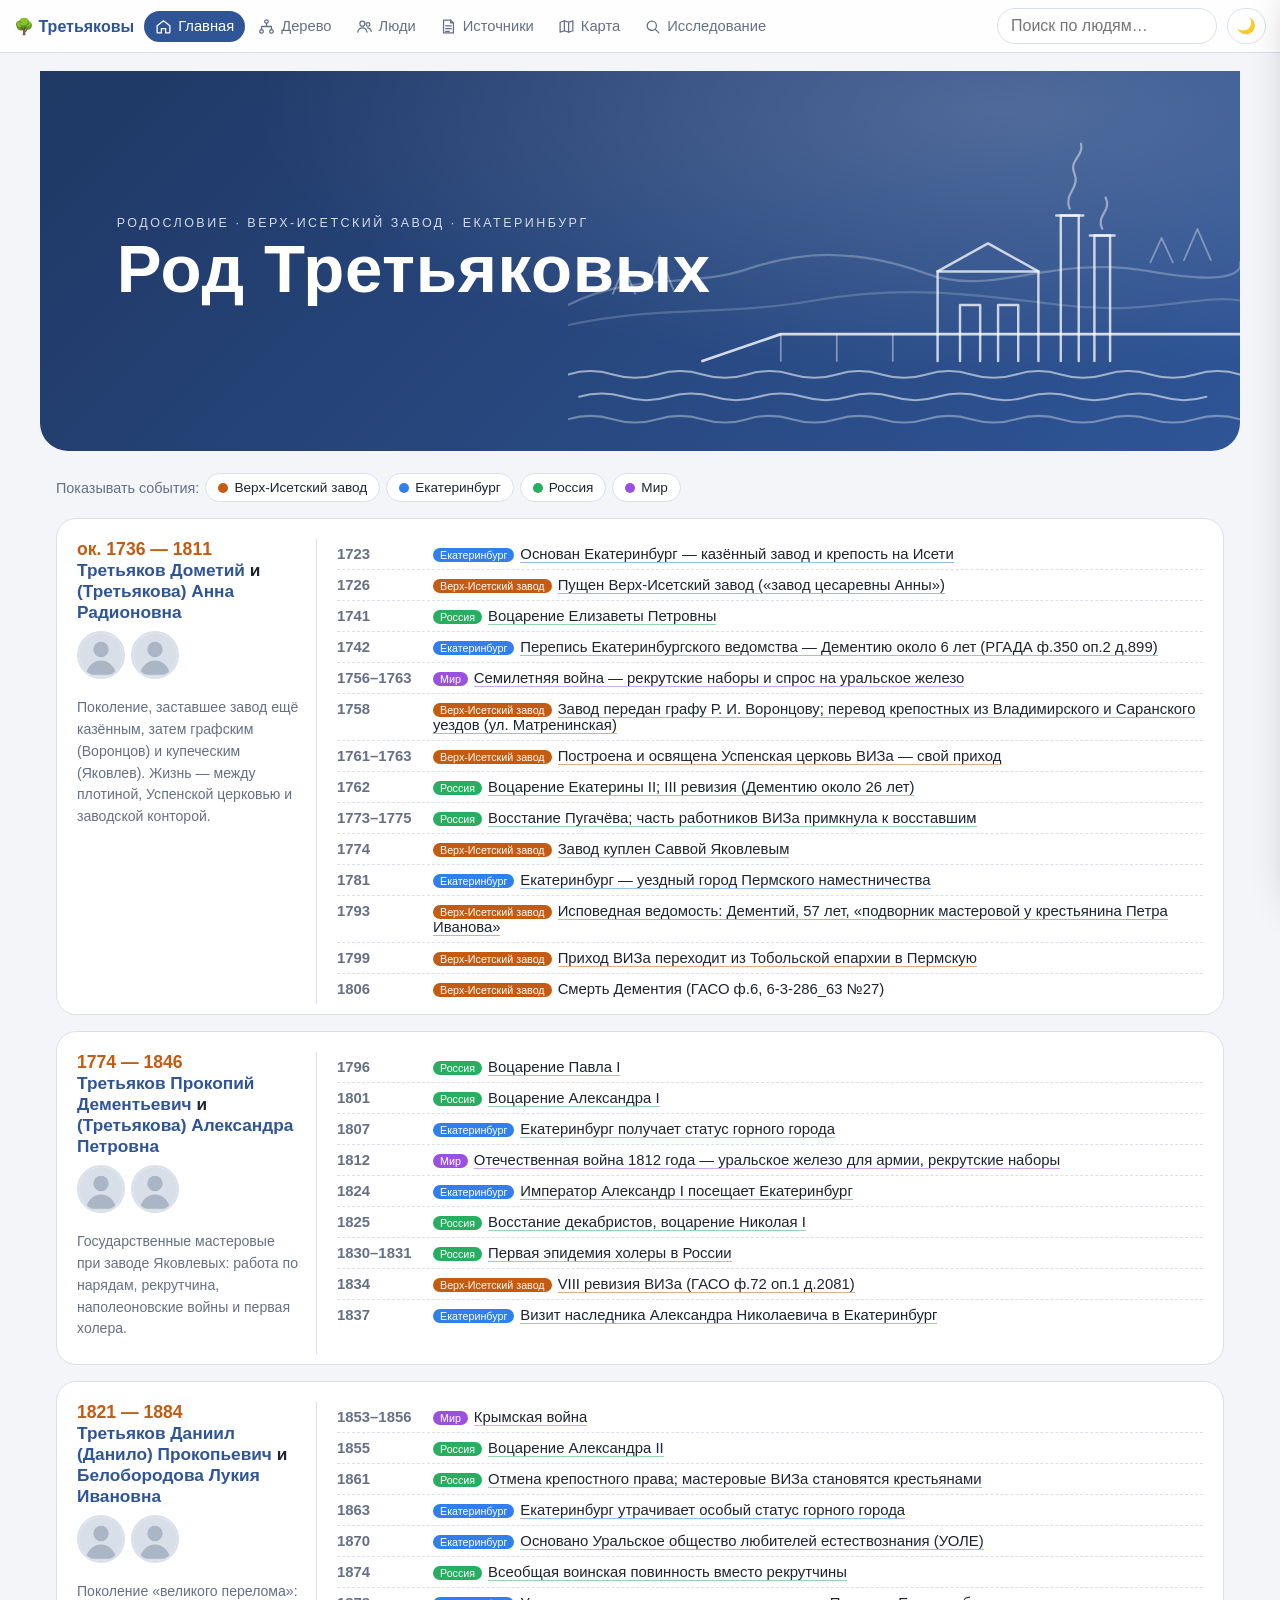
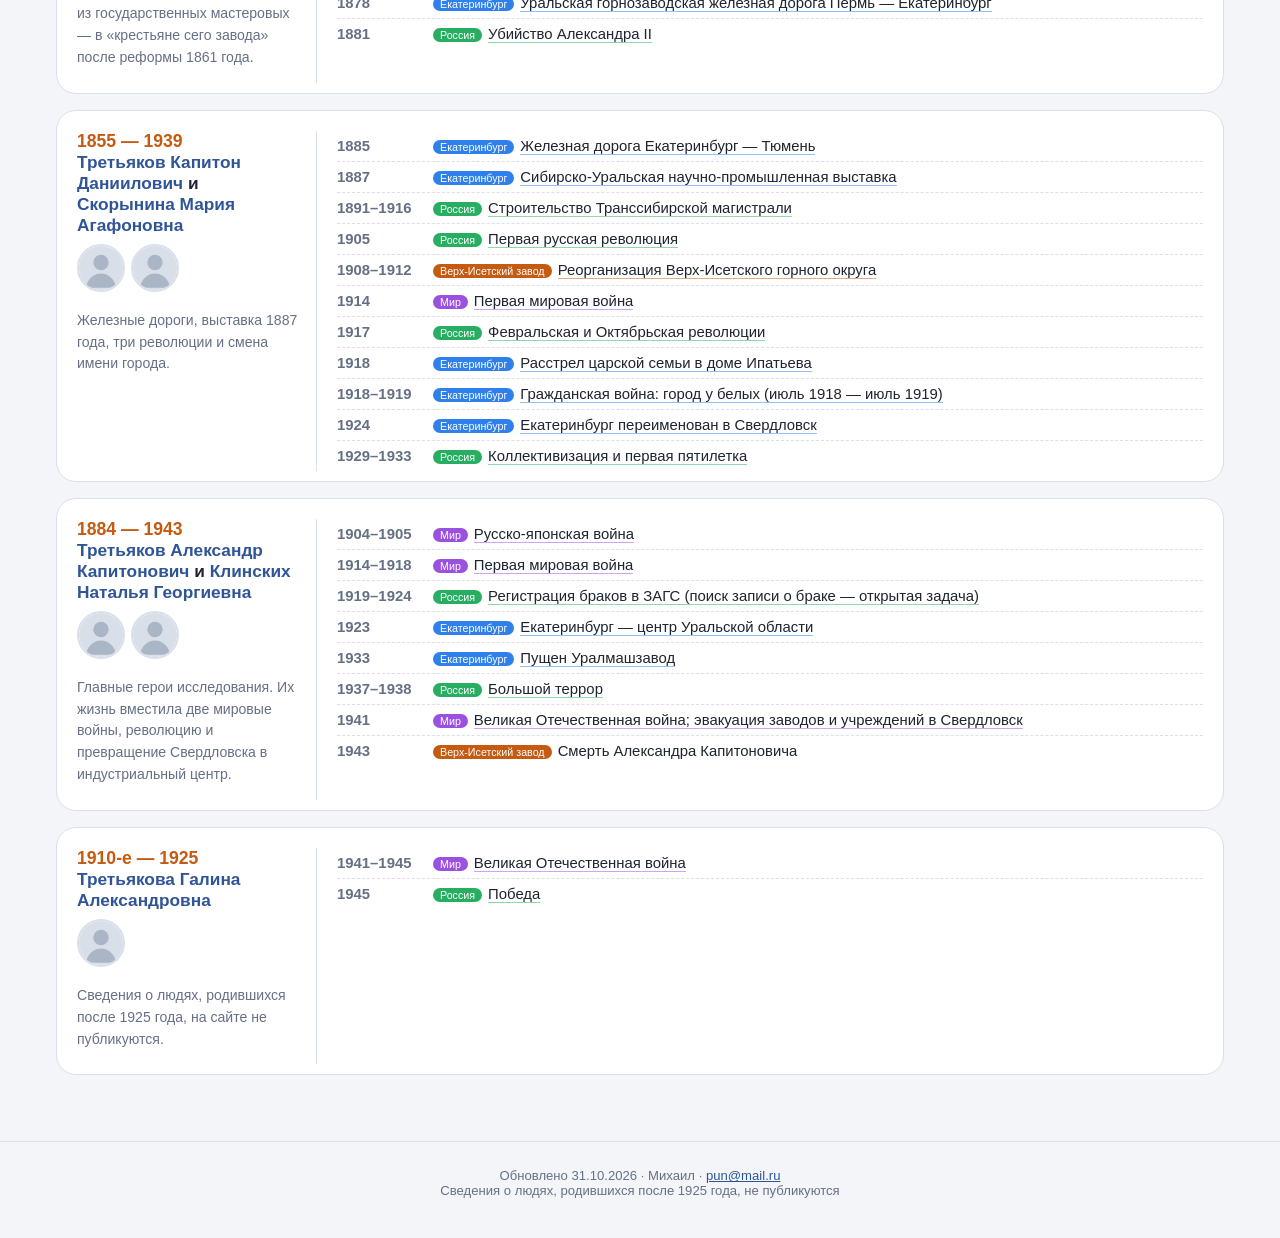
==== commit e866078e: "Карта: в метках описание места и события рода со ссылками на персон Co-Authored-By: Claude Opus 5.5 " ====
--- a/index.html
+++ b/index.html
@@ -70,7 +70,11 @@
 .mrow{background:var(--card);border:1px solid var(--node-b);border-radius:12px;padding:9px 12px;margin:6px 0;font-size:.92em}.mrow b{cursor:pointer}
 .study{background:var(--card);border:1px solid var(--node-b);border-radius:16px;padding:14px 16px;margin:16px 0}
 .study .card{border-bottom:1px dashed var(--node-b);padding:9px 0;font-size:.92em;line-height:1.5;overflow-wrap:anywhere}.study .card:last-child{border:0}
-.study .card div span{color:var(--muted)}.tiles a.on{outline:2px solid var(--accent)}
+.study .card div span{color:var(--muted)}.study .card.pv{display:flex;gap:14px;align-items:flex-start;flex-direction:row-reverse}.study .card.pv .txt{flex:1;min-width:0}
+.study .thumb{flex:none;width:clamp(110px,28vw,240px)}.study .thumb img{width:100%;aspect-ratio:3/2;object-fit:cover;border-radius:10px;border:1px solid var(--node-b);background:var(--bg)}
+.pp p{margin:.4em 0;line-height:1.45}.pp ul{margin:.3em 0;padding-left:1.1em}.pp li{margin:2px 0}.pp .pc{font-size:.78em;text-transform:uppercase;letter-spacing:.04em;color:var(--accent);margin-top:4px}.pp .pl{margin-top:6px;font-size:.88em}.mrow summary{cursor:pointer}.mrow .full{margin-top:6px}.leaflet-popup-content{font-size:13px}
+.mapsw{display:flex;background:var(--card);border-radius:18px;padding:3px;box-shadow:0 1px 5px rgba(0,0,0,.3)}.mapsw button{border:0;background:none;color:var(--text);padding:6px 12px;border-radius:15px;font:inherit;font-size:.85em;cursor:pointer}.mapsw button.on{background:var(--brand);color:#fff}
+.tiles a.on{outline:2px solid var(--accent)}
 </style>
 </head>
 <body>
@@ -163,24 +167,39 @@
 function study(){const k=location.hash.split('/')[2];
  document.getElementById('tiles').innerHTML=Object.entries(ST).map(([key,v])=>`<a href="#/research/${key}" class="${key===k?'on':''}">${v.ico} ${v.title}<small>${v.rows.length} записей</small></a>`).join('');
  const v=ST[k],el=document.getElementById('study');if(!v){el.innerHTML='';return;}
- el.innerHTML=`<div class="study"><h3>${v.ico} ${v.title}</h3>${v.rows.map(r=>`<div class="card"><b>${link(r[0]||'')}</b>${r.slice(1).map((c,i)=>c.trim()?`<div><span>${App.esc(v.cols[i+1])}:</span> ${link(c)}</div>`:'').join('')}</div>`).join('')}</div>`;
+ const ui=v.cols.findIndex(c=>/Ссылка/.test(c)),pv=k==='maps'&&ui>=0;
+ el.innerHTML=`<div class="study"><h3>${v.ico} ${v.title}</h3>${v.rows.map(r=>`<div class="card${pv?' pv':''}">${pv&&r[ui]?`<a class="thumb" href="${App.esc(r[ui])}" target="_blank" rel="noopener"><img loading="lazy" alt="" src="${/\.(jpe?g|png|webp|gif)$/i.test(r[ui])?App.esc(r[ui]):'https://s0.wp.com/mshots/v1/'+encodeURIComponent(r[ui])+'?w=480&h=320'}" onerror="this.parentNode.remove()"></a>`:''}<div class="txt"><b>${link(r[0]||'')}</b>${r.slice(1).map((c,i)=>c.trim()?`<div><span>${App.esc(v.cols[i+1])}:</span> ${link(c)}</div>`:'').join('')}</div></div>`).join('')}</div>`;
  el.scrollIntoView({behavior:'smooth'});}
 /* ---- карта (Leaflet + OpenStreetMap) ---- */
-let MAP=null;const PL=window.TREE_PLACES||[];const coff={};
-function mapInit(){if(MAP||!window.L){if(MAP)MAP.invalidateSize();return;}
- MAP=L.map('map').setView([56.84,60.58],12);
- L.tileLayer('https://{s}.tile.openstreetmap.org/{z}/{x}/{y}.png',{maxZoom:19,attribution:'© OpenStreetMap'}).addTo(MAP);
+let MAP=null,PROV=(store.get('mapprov')||'yandex');const PL=window.TREE_PLACES||[];const coff={};
+const PROVS={yandex:{n:'Яндекс',crs:()=>L.CRS.EPSG3395,url:'https://core-renderer-tiles.maps.yandex.net/tiles?l=map&x={x}&y={y}&z={z}&scale=1&lang=ru_RU',att:'© Яндекс'},
+ google:{n:'Google',crs:()=>L.CRS.EPSG3857,url:'https://mt{s}.google.com/vt/lyrs=m&hl=ru&x={x}&y={y}&z={z}',sub:'0123',att:'© Google'}};
+const EVI={'Рождение':'👶','Крещение':'👶','Брак':'💍','Смерть':'✝','Погребение':'⚱','Проживание':'🏠'};
+function placeHtml(p,lim){const ev=p.events||[],more=ev.length>lim;
+ const evh=ev.slice(0,lim).map(e=>`<li><b>${App.esc(e.d)}</b> ${EVI[e.t]||'•'} ${App.esc(e.t)}: ${e.ids.length?`<a href="#/person/${e.ids[0]}">${App.esc(e.w)}</a>`:App.esc(e.w)}</li>`).join('');
+ const ll=p.lat&&p.lon?p.lat+','+p.lon:encodeURIComponent(p.addr||p.name);
+ return `<div class="pp"><div class="pc">${App.esc(p.cat)}${p.period?' · '+App.esc(p.period):''}</div><b>${App.esc(p.name)}</b><div class="muted">${App.esc(p.addr||'')}</div>
+ ${p.about?`<p>${App.esc(p.about)}</p>`:''}${p.who?`<p class="muted">${App.esc(p.who)}</p>`:''}
+ ${ev.length?`<div class="pc">События рода здесь (${ev.length}):</div><ul>${evh}</ul>${more?`<a href="#/map" onclick="openPlace('${p.id}');return false">Все ${ev.length} событий →</a>`:''}`:''}
+ <div class="pl">${p.exact?'':'точка примерная · '}<a href="${p.url||'https://yandex.ru/maps/?text='+ll}" target="_blank" rel="noopener">Яндекс.Карты</a> · <a href="https://www.google.com/maps/search/?api=1&query=${ll}" target="_blank" rel="noopener">Google Maps</a></div></div>`;}
+function openPlace(id){const p=PL.find(x=>x.id===id),el=document.getElementById('pl-'+id);if(el){el.open=true;el.querySelector('.full').innerHTML=placeHtml(p,1e4);el.scrollIntoView({behavior:'smooth'});}}
+function mapInit(){if(!window.L)return;if(MAP){MAP.invalidateSize();return;}mapBuild([56.84,60.58],12,true);}
+function mapBuild(c,z,fit){const P=PROVS[PROV];if(MAP){c=MAP.getCenter();z=MAP.getZoom();MAP.remove();}
+ MAP=L.map('map',{crs:P.crs()}).setView(c,z);
+ L.tileLayer(P.url,{maxZoom:19,subdomains:P.sub||'abc',attribution:P.att}).addTo(MAP);
+ const sw=L.control({position:'topright'});sw.onAdd=()=>{const d=L.DomUtil.create('div','mapsw');d.innerHTML=Object.entries(PROVS).map(([k,v])=>`<button data-p="${k}" class="${k===PROV?'on':''}">${v.n}</button>`).join('');
+  L.DomEvent.disableClickPropagation(d);d.querySelectorAll('button').forEach(b=>b.onclick=()=>{PROV=b.dataset.p;store.set('mapprov',PROV);mapBuild();});return d;};sw.addTo(MAP);
  const pts=PL.filter(p=>p.lat&&p.lon);
- pts.forEach(p=>{p.m=L.marker([+p.lat,+p.lon]).bindPopup(`<b>${App.esc(p.name)}</b><br>${App.esc(p.addr||'')}<br><i>${App.esc(p.cat)}${p.period?' · '+App.esc(p.period):''}</i>${p.exact?'':'<br>точка примерная'}`).addTo(MAP);});
- if(pts.length)MAP.fitBounds(pts.map(p=>[+p.lat,+p.lon]),{padding:[30,30],maxZoom:13});
- document.getElementById('mapnote').textContent=`На карте ${pts.length} мест со сверенными координатами из ${PL.length}; остальные — списком ниже со ссылкой на Яндекс.Карты.`;
+ pts.forEach(p=>{p.m=L.marker([+p.lat,+p.lon]).bindPopup(()=>placeHtml(p,6),{maxWidth:320,maxHeight:360});});
+ if(fit&&pts.length)MAP.fitBounds(pts.map(p=>[+p.lat,+p.lon]),{padding:[30,30],maxZoom:13});
+ document.getElementById('mapnote').textContent=`На карте ${pts.length} мест со сверенными координатами из ${PL.length}; остальные — списком ниже со ссылками.`;
  mapList();}
 function mapList(){const cats=[...new Set(PL.map(p=>p.cat))];
  document.getElementById('mapcats').innerHTML=cats.map(c=>`<button class="${coff[c]?'off':''}" data-c="${App.esc(c)}">${App.esc(c)}</button>`).join('');
  document.querySelectorAll('#mapcats button').forEach(b=>b.onclick=()=>{coff[b.dataset.c]^=1;mapList();});
  PL.forEach(p=>{if(p.m){coff[p.cat]?p.m.remove():p.m.addTo(MAP);}});
- document.getElementById('maplist').innerHTML=PL.filter(p=>!coff[p.cat]).map(p=>`<div class="mrow">${p.m?`<b data-id="${p.id}">📍 ${App.esc(p.name)}</b>`:App.esc(p.name)} <span class="muted">· ${App.esc(p.cat)}</span><br><span class="muted">${App.esc(p.addr||'')}</span> ${p.url?`<a href="${p.url}" target="_blank" rel="noopener">Яндекс.Карты</a>`:''}</div>`).join('');
- document.querySelectorAll('#maplist b[data-id]').forEach(b=>b.onclick=()=>{const p=PL.find(x=>x.id===b.dataset.id);MAP.setView(p.m.getLatLng(),16);p.m.openPopup();scrollTo({top:0,behavior:'smooth'});});}
+ document.getElementById('maplist').innerHTML=PL.filter(p=>!coff[p.cat]).map(p=>`<details class="mrow" id="pl-${p.id}"><summary>${p.m?`<b data-id="${p.id}" title="Показать на карте">📍</b> `:''}${App.esc(p.name)} <span class="muted">· ${App.esc(p.cat)}${(p.events||[]).length?' · событий: '+p.events.length:''}</span></summary><div class="full">${placeHtml(p,1e4)}</div></details>`).join('');
+ document.querySelectorAll('#maplist b[data-id]').forEach(b=>b.onclick=ev=>{ev.preventDefault();const p=PL.find(x=>x.id===b.dataset.id);MAP.setView(p.m.getLatLng(),16);p.m.openPopup();scrollTo({top:0,behavior:'smooth'});});}
 App.init(sec=>{if(!document.getElementById('sec-'+sec))sec='home';secs.forEach(x=>x.classList.toggle('on',x.id==='sec-'+sec));
   document.querySelectorAll('[data-go]').forEach(b=>b.classList.toggle('on',b.dataset.go===sec));
   if(sec==='tree')App.Tree.render();scrollTo(0,0);if(sec==='map')setTimeout(mapInit,0);if(sec==='research')study();});
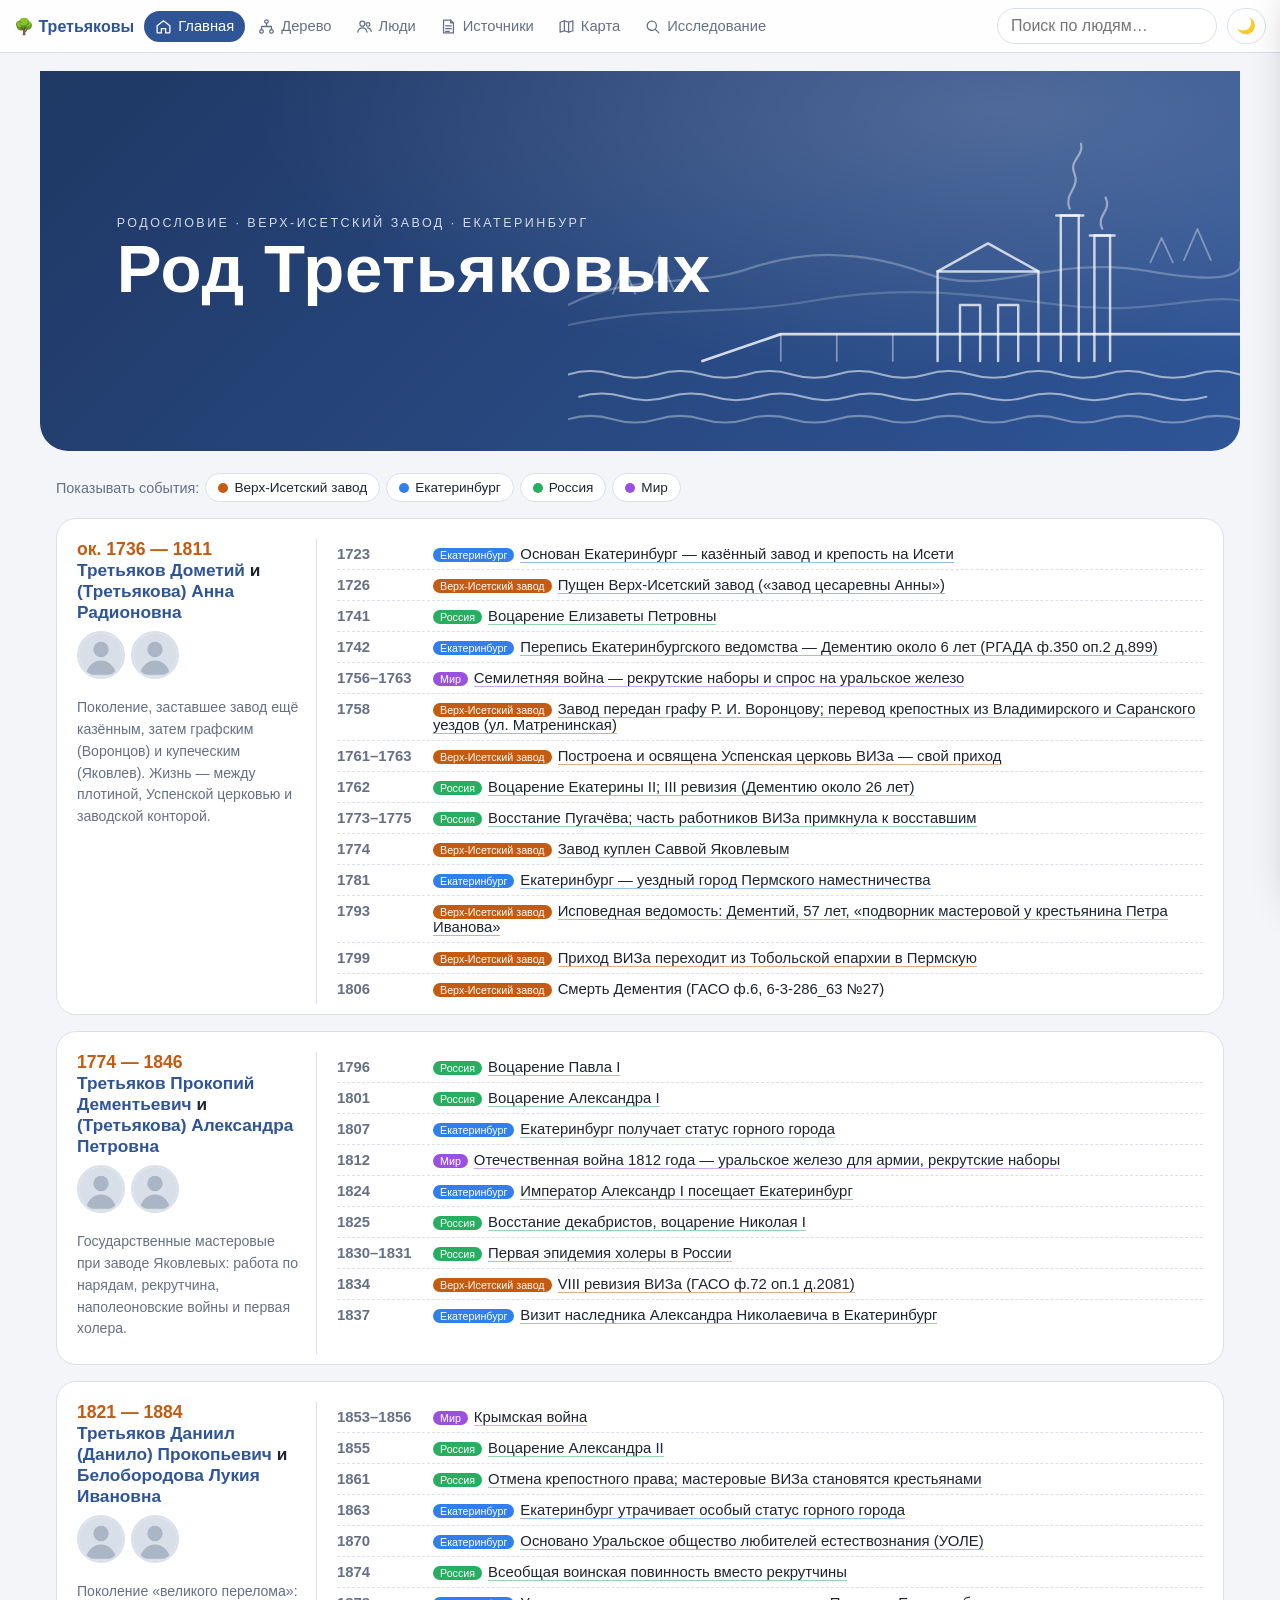
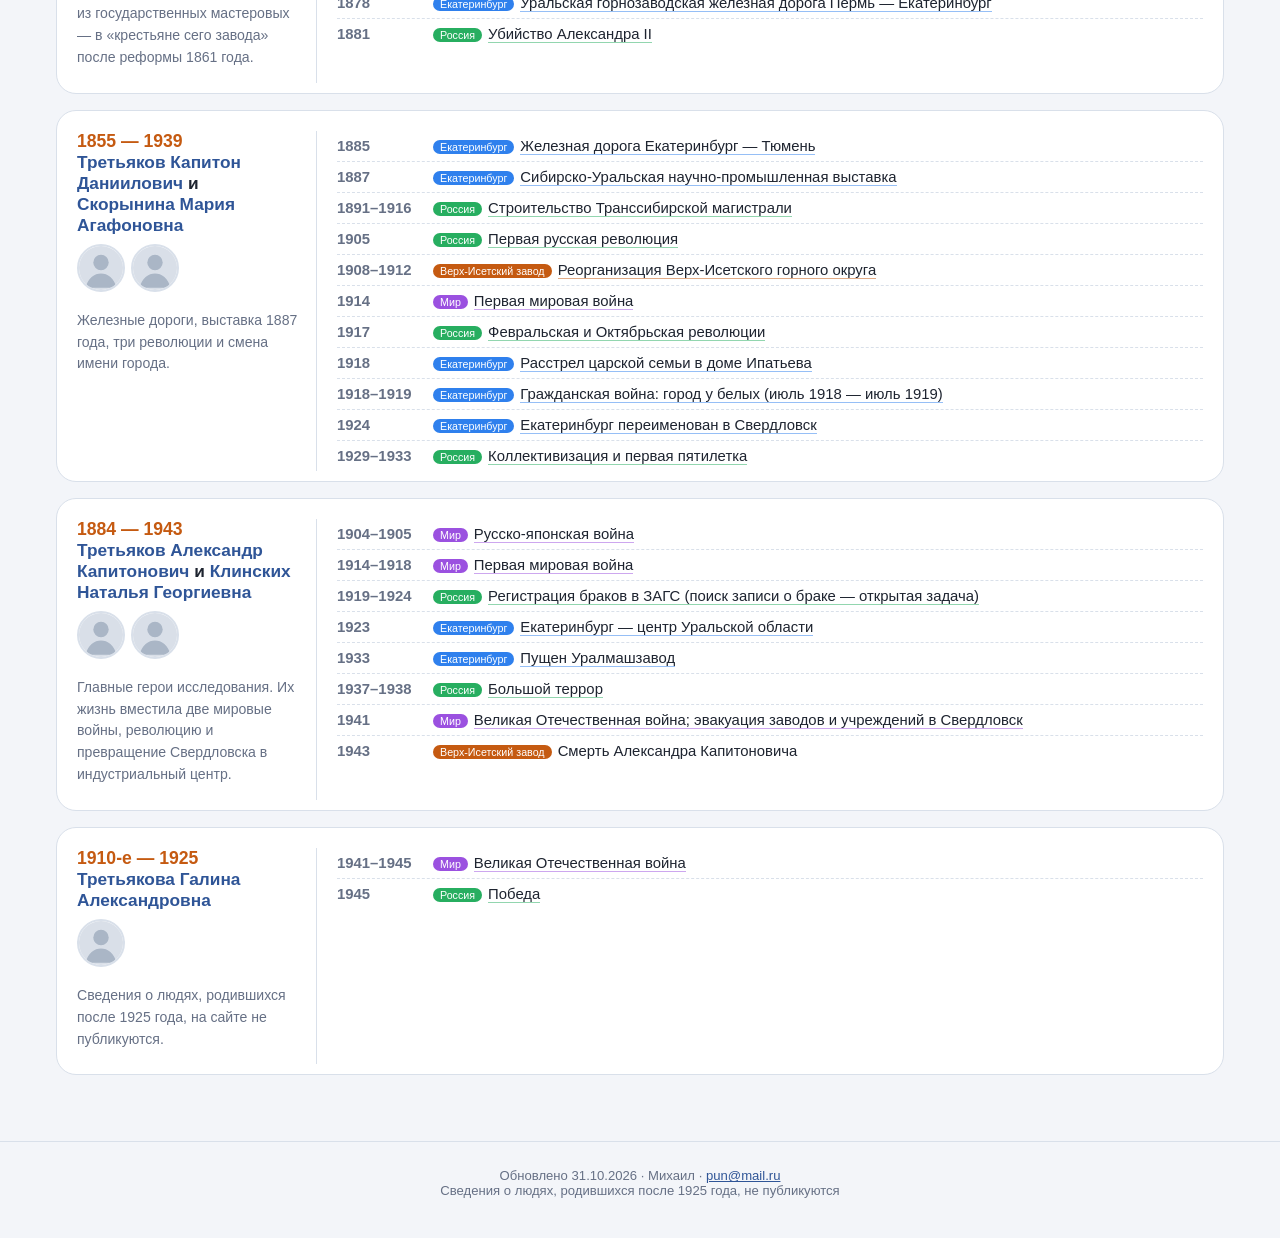
==== commit ca88b492: "Настройки рода вынесены в config.js; сборщик шаблона сайта и промпт для нового рода Co-Authored-By: " ====
--- a/index.html
+++ b/index.html
@@ -4,7 +4,7 @@
 <meta charset="UTF-8">
 <meta name="viewport" content="width=device-width, initial-scale=1, viewport-fit=cover">
 <meta name="format-detection" content="telephone=no">
-<title>Родословие Третьяковых</title>
+<title>Родословие</title>
 <link rel="stylesheet" href="assets/tree.css">
 <link rel="stylesheet" href="assets/leaflet/leaflet.css">
 <style>
@@ -79,14 +79,14 @@
 </head>
 <body>
 <header>
-  <span class="logo" onclick="location.hash='#/home'">🌳 <span class="t">Третьяковы</span></span>
+  <span class="logo" onclick="location.hash='#/home'">🌳 <span class="t" id="cShort"></span></span>
   <nav class="pills" id="nav"></nav>
   <div class="searchwrap"><input id="q" placeholder="Поиск по людям…" aria-label="Поиск"><div id="qres" class="search-res"></div></div>
   <button class="hbtn" id="themeBtn" title="Светлая / тёмная тема">🌙</button>
 </header>
 
 <section id="sec-home" class="sec">
-  <div class="cv1"><div class="cv-text"><div class="kick">Родословие · Верх-Исетский завод · Екатеринбург</div><h1>Род Третьяковых</h1></div>
+  <div class="cv1"><div class="cv-text"><div class="kick" id="cKick"></div><h1 id="cHead"></h1></div>
     <svg class="cv-art" id="cvArt" viewBox="0 0 600 280" preserveAspectRatio="xMaxYMax meet" aria-hidden="true"></svg></div>
 
   <div class="lv" id="lvf"></div>
@@ -114,7 +114,7 @@
   <div class="stats" id="stats"></div>
   <div class="tiles" id="tiles"></div><div id="study"></div></section>
 
-<footer>Обновлено 31.10.2026 · <span data-contact></span><br>Сведения о людях, родившихся после 1925 года, не публикуются</footer>
+<footer>Обновлено <span id="cUpd"></span> · <span data-contact></span><br>Сведения о людях, родившихся после <span id="cCut"></span> года, не публикуются</footer>
 <div id="drawer" class="drawer"></div>
 
 <script src="data/config.js"></script><script src="data/persons.js"></script><script src="data/families.js"></script><script src="data/sources.js"></script><script src="data/research.js"></script><script src="data/milestones.js"></script><script src="data/places.js"></script><script src="data/studies.js"></script><script src="assets/leaflet/leaflet.js"></script><script src="assets/hero-art.js"></script>
@@ -135,11 +135,12 @@
 let theme=store.get('theme')||(matchMedia('(prefers-color-scheme: dark)').matches?'dark':'light');
 function applyTheme(){H.dataset.theme=theme;document.getElementById('themeBtn').textContent=theme==='dark'?'☀️':'🌙';}
 document.getElementById('themeBtn').onclick=()=>{theme=theme==='dark'?'light':'dark';store.set('theme',theme);applyTheme();};applyTheme();
-document.getElementById('cvArt').innerHTML=window.HERO_ART.dam.svg;
+const CF=window.TREE_CONFIG;document.title=CF.pageTitle||CF.title;[['cShort',CF.short],['cKick',CF.kicker],['cHead',CF.heading||CF.title],['cUpd',CF.updated],['cCut',CF.cutoff]].forEach(([i,v])=>{const e=document.getElementById(i);if(e)e.textContent=v??'';});
+document.getElementById('cvArt').innerHTML=(window.HERO_ART[CF.heroArt]||Object.values(window.HERO_ART)[0]).svg;
 
 /* ---- главная: прямая линия на обложках и вехи по поколениям ---- */
 const P=App.P, line=App.MS.map(g=>App.byKey(g.ids[0])).filter(Boolean);
-const LV={viz:['Верх-Исетский завод'],ekb:['Екатеринбург'],ru:['Россия'],world:['Мир']};const on={viz:1,ekb:1,ru:1,world:1};
+const LV=Object.fromEntries(Object.entries(CF.levels||{viz:'Завод',ekb:'Город',ru:'Россия',world:'Мир'}).map(([k,v])=>[k,[v]]));const on={viz:1,ekb:1,ru:1,world:1};
 function gens(){document.getElementById('lvf').innerHTML='<span class="muted" style="align-self:center;font-size:.9em">Показывать события:</span>'+Object.keys(LV).map(k=>`<button class="l-${k} ${on[k]?'':'off'}" onclick="on['${k}']^=1;gens()"><span class="dot" style="background:var(--lc)"></span>${LV[k][0]}</button>`).join('');
  document.getElementById('gens').innerHTML=App.MS.map(g=>{const faces=g.ids.map(id=>App.byKey(id)).filter(Boolean);
   return `<div class="gen"><div class="who"><div class="yrs">${g.years}</div><h3>${faces.length?faces.map(p=>`<a class="plink" href="#/person/${p.id}">${App.esc(p.name)}</a>`).join(' и '):App.esc(g.who)}</h3>
@@ -176,28 +177,34 @@
  google:{n:'Google',crs:()=>L.CRS.EPSG3857,url:'https://mt{s}.google.com/vt/lyrs=m&hl=ru&x={x}&y={y}&z={z}',sub:'0123',att:'© Google'}};
 const EVI={'Рождение':'👶','Крещение':'👶','Брак':'💍','Смерть':'✝','Погребение':'⚱','Проживание':'🏠'};
 function placeHtml(p,lim){const ev=p.events||[],more=ev.length>lim;
- const evh=ev.slice(0,lim).map(e=>`<li><b>${App.esc(e.d)}</b> ${EVI[e.t]||'•'} ${App.esc(e.t)}: ${e.ids.length?`<a href="#/person/${e.ids[0]}">${App.esc(e.w)}</a>`:App.esc(e.w)}</li>`).join('');
+ const evh=ev.slice(0,lim).map(e=>`<li><b>${App.esc(e.d)}</b> ${EVI[e.t]||'•'} ${App.esc(e.t)}: ${e.ids.length?`<a href="#/person/${e.ids[0]}">${App.esc(e.w)}</a>`:e.w?App.esc(e.w):!e.hid?'<span class="muted">—</span>':'<span class="muted">лицо, родившееся после 1925 г. (имя не публикуется)</span>'}</li>`).join('');
  const ll=p.lat&&p.lon?p.lat+','+p.lon:encodeURIComponent(p.addr||p.name);
  return `<div class="pp"><div class="pc">${App.esc(p.cat)}${p.period?' · '+App.esc(p.period):''}</div><b>${App.esc(p.name)}</b><div class="muted">${App.esc(p.addr||'')}</div>
  ${p.about?`<p>${App.esc(p.about)}</p>`:''}${p.who?`<p class="muted">${App.esc(p.who)}</p>`:''}
  ${ev.length?`<div class="pc">События рода здесь (${ev.length}):</div><ul>${evh}</ul>${more?`<a href="#/map" onclick="openPlace('${p.id}');return false">Все ${ev.length} событий →</a>`:''}`:''}
- <div class="pl">${p.exact?'':'точка примерная · '}<a href="${p.url||'https://yandex.ru/maps/?text='+ll}" target="_blank" rel="noopener">Яндекс.Карты</a> · <a href="https://www.google.com/maps/search/?api=1&query=${ll}" target="_blank" rel="noopener">Google Maps</a></div></div>`;}
+ <div class="pl">${p.lat?(p.exact?'':'точка примерная · '):p.g?'точка по адресу (геокодер OpenStreetMap), примерная · ':''}<a href="${p.url||'https://yandex.ru/maps/?text='+ll}" target="_blank" rel="noopener">Яндекс.Карты</a> · <a href="https://www.google.com/maps/search/?api=1&query=${ll}" target="_blank" rel="noopener">Google Maps</a></div></div>`;}
 function openPlace(id){const p=PL.find(x=>x.id===id),el=document.getElementById('pl-'+id);if(el){el.open=true;el.querySelector('.full').innerHTML=placeHtml(p,1e4);el.scrollIntoView({behavior:'smooth'});}}
-function mapInit(){if(!window.L)return;if(MAP){MAP.invalidateSize();return;}mapBuild([56.84,60.58],12,true);}
+let GQ=null;const GC=(()=>{try{return JSON.parse(store.get('geo1')||'{}')}catch(e){return{}}})();
+function addGeo(p){p.m=L.circleMarker(p.g,{radius:8,color:'#C55A11',weight:2,fillColor:'#F2B45A',fillOpacity:.8,dashArray:'3 3'}).bindPopup(()=>placeHtml(p,1e4),{maxWidth:320,maxHeight:360});if(!coff[p.cat])p.m.addTo(MAP);}
+async function geoRun(){if(GQ)return;GQ=PL.filter(p=>!p.lat&&p.geo&&!p.g);
+ for(const p of GQ){if(GC[p.geo]===undefined){try{const r=await fetch('https://nominatim.openstreetmap.org/search?format=json&limit=1&accept-language=ru&q='+encodeURIComponent(p.geo));const j=await r.json();GC[p.geo]=j[0]?[+j[0].lat,+j[0].lon]:null;store.set('geo1',JSON.stringify(GC));}catch(e){continue;}await new Promise(r=>setTimeout(r,1100));}
+  if(GC[p.geo]){p.g=GC[p.geo];if(MAP)addGeo(p);mapList();}}}
+function mapInit(){if(!window.L)return;if(MAP){MAP.invalidateSize();return;}mapBuild(CF.mapCenter||[55.75,37.62],CF.mapZoom||11,true);}
 function mapBuild(c,z,fit){const P=PROVS[PROV];if(MAP){c=MAP.getCenter();z=MAP.getZoom();MAP.remove();}
  MAP=L.map('map',{crs:P.crs()}).setView(c,z);
  L.tileLayer(P.url,{maxZoom:19,subdomains:P.sub||'abc',attribution:P.att}).addTo(MAP);
  const sw=L.control({position:'topright'});sw.onAdd=()=>{const d=L.DomUtil.create('div','mapsw');d.innerHTML=Object.entries(PROVS).map(([k,v])=>`<button data-p="${k}" class="${k===PROV?'on':''}">${v.n}</button>`).join('');
   L.DomEvent.disableClickPropagation(d);d.querySelectorAll('button').forEach(b=>b.onclick=()=>{PROV=b.dataset.p;store.set('mapprov',PROV);mapBuild();});return d;};sw.addTo(MAP);
  const pts=PL.filter(p=>p.lat&&p.lon);
- pts.forEach(p=>{p.m=L.marker([+p.lat,+p.lon]).bindPopup(()=>placeHtml(p,6),{maxWidth:320,maxHeight:360});});
+ pts.forEach(p=>{p.m=L.marker([+p.lat,+p.lon]).bindPopup(()=>placeHtml(p,1e4),{maxWidth:320,maxHeight:360});});
+ PL.filter(p=>p.g).forEach(addGeo);geoRun();
  if(fit&&pts.length)MAP.fitBounds(pts.map(p=>[+p.lat,+p.lon]),{padding:[30,30],maxZoom:13});
- document.getElementById('mapnote').textContent=`На карте ${pts.length} мест со сверенными координатами из ${PL.length}; остальные — списком ниже со ссылками.`;
+ document.getElementById('mapnote').innerHTML=`Все места рода. Синие метки (${pts.length}) — координаты сверены по источнику; оранжевые пунктирные — точка найдена по адресу геокодером OpenStreetMap, примерная (появляются в течение минуты при первом открытии). Нажмите на метку — там все события рода в этом месте.`;
  mapList();}
 function mapList(){const cats=[...new Set(PL.map(p=>p.cat))];
  document.getElementById('mapcats').innerHTML=cats.map(c=>`<button class="${coff[c]?'off':''}" data-c="${App.esc(c)}">${App.esc(c)}</button>`).join('');
  document.querySelectorAll('#mapcats button').forEach(b=>b.onclick=()=>{coff[b.dataset.c]^=1;mapList();});
- PL.forEach(p=>{if(p.m){coff[p.cat]?p.m.remove():p.m.addTo(MAP);}});
+ PL.forEach(p=>{if(p.m&&MAP){coff[p.cat]?p.m.remove():p.m.addTo(MAP);}});
  document.getElementById('maplist').innerHTML=PL.filter(p=>!coff[p.cat]).map(p=>`<details class="mrow" id="pl-${p.id}"><summary>${p.m?`<b data-id="${p.id}" title="Показать на карте">📍</b> `:''}${App.esc(p.name)} <span class="muted">· ${App.esc(p.cat)}${(p.events||[]).length?' · событий: '+p.events.length:''}</span></summary><div class="full">${placeHtml(p,1e4)}</div></details>`).join('');
  document.querySelectorAll('#maplist b[data-id]').forEach(b=>b.onclick=ev=>{ev.preventDefault();const p=PL.find(x=>x.id===b.dataset.id);MAP.setView(p.m.getLatLng(),16);p.m.openPopup();scrollTo({top:0,behavior:'smooth'});});}
 App.init(sec=>{if(!document.getElementById('sec-'+sec))sec='home';secs.forEach(x=>x.classList.toggle('on',x.id==='sec-'+sec));
